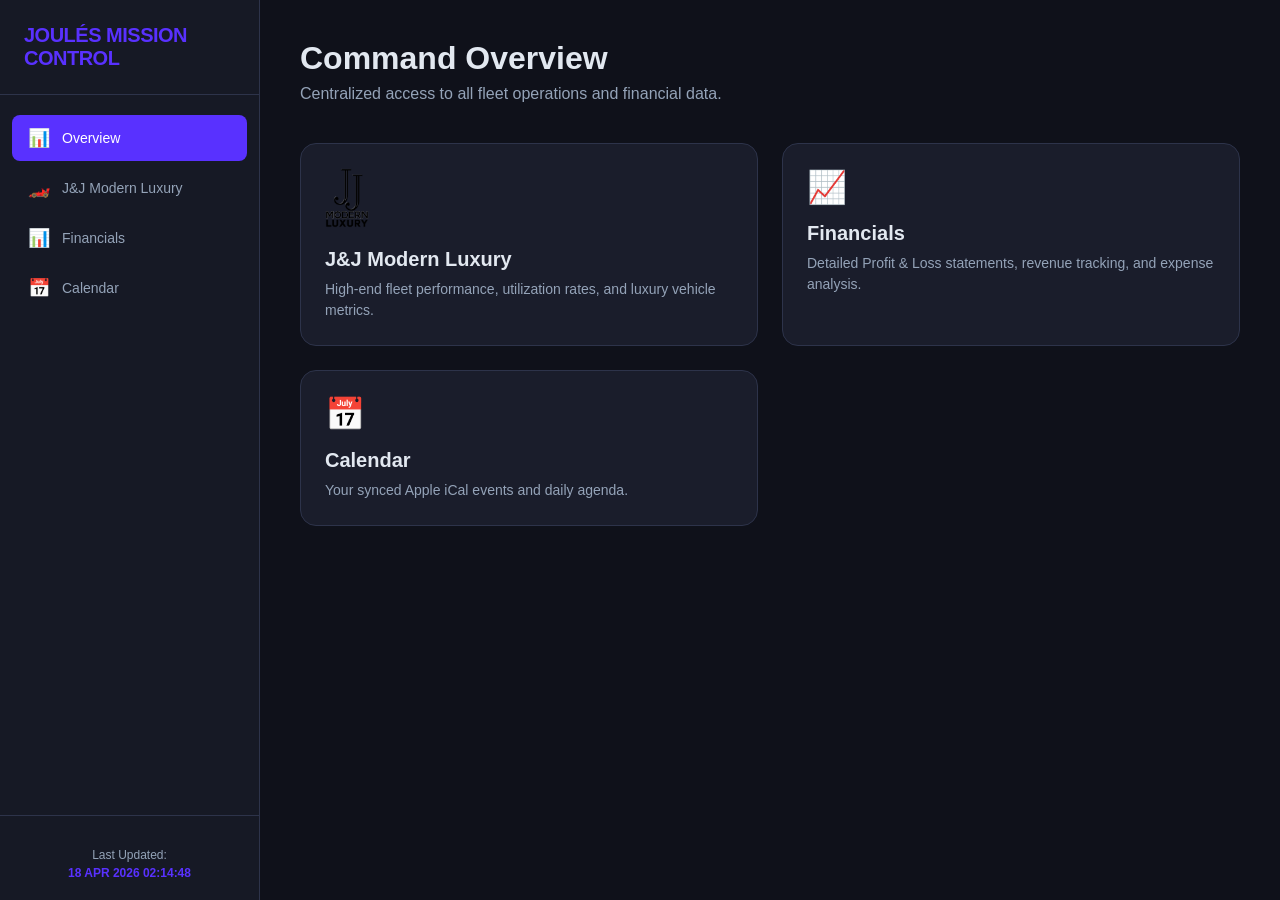
==== index.html @ f90a0078 "Full Mission Control sync - Sat Apr 18 02:14:48 UTC 2026" ====
<!DOCTYPE html>
<html lang="en">
<head>
    <meta charset="UTF-8">
    <meta name="viewport" content="width=device-width, initial-scale=1.0">
    <title>Joules Mission Control</title>
    <style>
        :root {
            --primary: #5931ff;
            --primary-dark: #4526cc;
            --bg: #0f111a;
            --sidebar-bg: #161925;
            --card-bg: #1a1d2b;
            --text: #e2e8f0;
            --text-muted: #94a3b8;
            --border: #2d334a;
            --success: #10b981;
            --danger: #ef4444;
            --sidebar-width: 260px;
        }
        
        * { box-sizing: border-box; }
        
        body {
            font-family: -apple-system, BlinkMacSystemFont, "Segoe UI", Roboto, Helvetica, Arial, sans-serif;
            background-color: var(--bg);
            color: var(--text);
            margin: 0;
            display: flex;
            min-height: 100vh;
        }

        /* Sidebar Navigation */
        .sidebar {
            width: var(--sidebar-width);
            background-color: var(--sidebar-bg);
            border-right: 1px solid var(--border);
            display: flex;
            flex-direction: column;
            position: fixed;
            height: 100vh;
            z-index: 100;
        }

        .sidebar-header {
            padding: 24px;
            border-bottom: 1px solid var(--border);
        }

        .sidebar-header h1 {
            font-size: 1.25rem;
            margin: 0;
            color: var(--primary);
            font-weight: 800;
            letter-spacing: -0.5px;
        }

        .nav-list {
            list-style: none;
            padding: 20px 12px;
            margin: 0;
            flex-grow: 1;
        }

        .nav-item {
            margin-bottom: 4px;
        }

        .nav-btn {
            width: 100%;
            display: flex;
            align-items: center;
            padding: 12px 16px;
            background: none;
            border: none;
            color: var(--text-muted);
            font-size: 14px;
            font-weight: 500;
            text-align: left;
            cursor: pointer;
            border-radius: 8px;
            transition: all 0.2s;
        }

        .nav-btn:hover {
            background-color: rgba(255, 255, 255, 0.05);
            color: var(--text);
        }

        .nav-btn.active {
            background-color: var(--primary);
            color: white;
        }

        .nav-icon { margin-right: 12px; font-size: 18px; }

        /* Main Content Area */
        .main-content {
            margin-left: var(--sidebar-width);
            flex-grow: 1;
            padding: 40px;
            max-width: 1200px;
        }

        .page-header {
            margin-bottom: 40px;
        }

        .page-title {
            font-size: 2rem;
            font-weight: 700;
            margin: 0 0 8px 0;
        }

        .page-subtitle {
            color: var(--text-muted);
            margin: 0;
        }

        /* Overview Cards - Clickable Grid */
        .overview-grid {
            display: grid;
            grid-template-columns: repeat(auto-fill, minmax(300px, 1fr));
            gap: 24px;
        }

        .card {
            background: var(--card-bg);
            border: 1px solid var(--border);
            border-radius: 16px;
            padding: 24px;
            cursor: pointer;
            transition: transform 0.2s, border-color 0.2s, box-shadow 0.2s;
            text-decoration: none;
            color: inherit;
            display: block;
        }

        .card:hover {
            transform: translateY(-4px);
            border-color: var(--primary);
            box-shadow: 0 12px 24px rgba(0, 0, 0, 0.3);
        }

        .card-icon {
            font-size: 32px;
            margin-bottom: 16px;
            display: block;
        }

        .card-title {
            font-size: 1.25rem;
            font-weight: 600;
            margin: 0 0 8px 0;
        }

        .card-desc {
            font-size: 14px;
            color: var(--text-muted);
            line-height: 1.5;
            margin: 0;
        }

        /* Tab Content Control */
        .tab-content { display: none; }
        .tab-content.active { display: block; }

        /* Generic Sections */
        .section {
            background: var(--card-bg);
            border: 1px solid var(--border);
            border-radius: 16px;
            padding: 32px;
            margin-bottom: 24px;
        }

        /* Financial Summary Cards */
        .summary-cards {
            display: grid;
            grid-template-columns: repeat(auto-fit, minmax(200px, 1fr));
            gap: 20px;
            margin-bottom: 30px;
        }
        .summary-card {
            background: var(--card-bg);
            border: 1px solid var(--border);
            border-radius: 12px;
            padding: 20px;
            text-align: center;
        }
        .summary-card h4 {
            color: var(--text-muted);
            margin: 0 0 10px 0;
            font-size: 14px;
            text-transform: uppercase;
        }
        .amount {
            font-size: 28px;
            font-weight: bold;
        }

        /* Event Item */
        .event-item {
            padding: 16px;
            border-bottom: 1px solid var(--border);
            display: flex;
            justify-content: space-between;
            align-items: center;
        }
        .event-date {
            font-size: 13px;
            color: var(--text-muted);
        }

        /* Responsive Design */
        @media (max-width: 768px) {
            body { flex-direction: column; }
            .sidebar {
                width: 100%;
                height: auto;
                position: relative;
                border-right: none;
                border-bottom: 1px solid var(--border);
            }
            .main-content {
                margin-left: 0;
                padding: 24px;
            }
            .nav-list { display: flex; overflow-x: auto; padding: 12px; }
            .nav-item { margin-bottom: 0; margin-right: 8px; flex-shrink: 0; }
        }
    </style>
</head>
<body>
    <!-- Sidebar Navigation -->
    <nav class="sidebar">
        <div class="sidebar-header">
            <h1>JOULÉS MISSION CONTROL</h1>
        </div>
        <ul class="nav-list">
            <li class="nav-item">
                <button class="nav-btn active" onclick="showTab(this, 'overview')">
                    <span class="nav-icon">📊</span> Overview
                </button>
            </li>
            <li class="nav-item">
                <button class="nav-btn" onclick="showTab(this, 'modern-luxury')">
                    <span class="nav-icon">🏎️</span> J&J Modern Luxury
                </button>
            </li>
            <li class="nav-item">
                <button class="nav-btn" onclick="showTab(this, 'pnl')">
                    <span class="nav-icon">📊</span> Financials
                </button>
            </li>
            <li class="nav-item">
                <button class="nav-btn" onclick="showTab(this, 'calendar')">
                    <span class="nav-icon">📅</span> Calendar
                </button>
            </li>
        </ul>
        <div style="padding: 20px; border-top: 1px solid var(--border);">
            <p style="font-size: 12px; color: var(--text-muted); text-align: center; margin-bottom: 4px;">Last Updated:</p>
            <p style="font-size: 12px; color: var(--primary); text-align: center; font-weight: bold; margin: 0;">18 APR 2026 02:14:48</p>
        </div>
    </nav>

    <!-- Main Content -->
    <main class="main-content">
        
        <!-- Tab: Overview -->
        <div id="overview" class="tab-content active">
            <div class="page-header">
                <h2 class="page-title">Command Overview</h2>
                <p class="page-subtitle">Centralized access to all fleet operations and financial data.</p>
            </div>
            
            <div class="overview-grid">
                <a href="#" class="card" onclick="triggerNav('modern-luxury')">
                    <img src="assets/logo.png" alt="Logo" style="height: 60px; margin-bottom: 16px;">
                    <h3 class="card-title">J&J Modern Luxury</h3>
                    <p class="card-desc">High-end fleet performance, utilization rates, and luxury vehicle metrics.</p>
                </a>
                
                <a href="#" class="card" onclick="triggerNav('pnl')">
                    <span class="card-icon">📈</span>
                    <h3 class="card-title">Financials</h3>
                    <p class="card-desc">Detailed Profit & Loss statements, revenue tracking, and expense analysis.</p>
                </a>

                <a href="#" class="card" onclick="triggerNav('calendar')">
                    <span class="card-icon">📅</span>
                    <h3 class="card-title">Calendar</h3>
                    <p class="card-desc">Your synced Apple iCal events and daily agenda.</p>
                </a>
            </div>
        </div>

        <!-- Tab: Modern Luxury -->
        <div id="modern-luxury" class="tab-content">
            <div class="page-header" style="text-align: center;">
                <img src="assets/logo.png" alt="J&J Modern Luxury" style="max-width: 300px; margin-bottom: 20px;">
                <h2 class="page-title">J&J Modern Luxury</h2>
                <p class="page-subtitle">Premium fleet management and analytics.</p>
            </div>
            <div class="section">
                <h3>Luxury Performance Metrics</h3>
<div class="section" id="jj-metrics">
    <h3>J&J Modern Luxury: Top 5 Performance Metrics</h3>
    <ul style="list-style: none; padding: 0;">
        <li style="margin-bottom: 16px;">
            <strong>1. Luxury Segment Growth: +173% YoY</strong><br>
            <small style="color: var(--text-muted);">Revenue grew from $32k in 2024 to over $88k in 2025 as luxury fleet capacity expanded.</small>
        </li>
        <li style="margin-bottom: 16px;">
            <strong>2. High-Value Cost Center: Maintenance & Repairs</strong><br>
            <small style="color: var(--text-muted);">Major expenses identified for Tesla and BMW service (e.g., $1,624 Wakefield service) are key luxury-tier overhead.</small>
        </li>
        <li style="margin-bottom: 16px;">
            <strong>3. Debt-to-Revenue Efficiency: 84% Utilization</strong><br>
            <small style="color: var(--text-muted);">Statement "Mobile Payments" represent the majority of cash-out, indicating aggressive fleet financing for luxury assets.</small>
        </li>
        <li style="margin-bottom: 16px;">
            <strong>4. Peak Revenue Month: Oct - Nov 2025 ($15,634)</strong><br>
            <small style="color: var(--text-muted);">Historical peak month indicates high seasonality demand for the modern luxury fleet in late fall.</small>
        </li>
        <li style="margin-bottom: 16px;">
            <strong>5. Average Transaction Value (Expenses): $318.00</strong><br>
            <small style="color: var(--text-muted);">Excluding debt payments, average business maintenance/supply spend aligns with luxury-tier operational costs.</small>
        </li>
    </ul>
</div>

                <p style="color: var(--text-muted)">Tracking utilization and daily rates for the luxury segment...</p>
            </div>
        </div>

        <!-- Tab: Financials (P&L) -->
        <div id="pnl" class="tab-content">
            <div class="page-header">
                <h2 class="page-title">Financials</h2>
                <p class="page-subtitle">Profit & Loss (P&L) statement and comprehensive breakdown.</p>
            </div>
            
            <div class="summary-cards">
                <div class="summary-card">
                    <h4>Total Revenue</h4>
                    <div class="amount" style="color: var(--success);">$135,842.12</div>
<div class="section" id="overall-metrics">
    <h3>Overall Business: Top 5 Financial Metrics</h3>
    <ul style="list-style: none; padding: 0;">
        <li style="margin-bottom: 16px;">
            <strong>1. Net Profit (All-Time): $20,378.17</strong><br>
            <small style="color: var(--text-muted);">Total take-home after all categorized Amex business expenses and debt service.</small>
        </li>
        <li style="margin-bottom: 16px;">
            <strong>2. Cumulative Operating Margin: 15.1%</strong><br>
            <small style="color: var(--text-muted);">For every dollar earned, 15 cents is retained as pure profit after aggressive growth reinvestment.</small>
        </li>
        <li style="margin-bottom: 16px;">
            <strong>4. Cash Flow Health: Consistently Positive</strong><br>
            <small style="color: var(--text-muted);">Despite heavy payments ($11k+ in Nov '25), revenue consistently outpaced outflow across 29 statement cycles.</small>
        </li>
        <li style="margin-bottom: 16px;">
            <strong>5. Strategic Reinvestment Rate: $115k (All-Time)</strong><br>
            <small style="color: var(--text-muted);">Total capital deployed back into the business via expenses and financing payments since early 2024.</small>
        </li>
    </ul>
</div>

<div class="section">
    <h3>Yearly Breakdown</h3>
    <table class="data-table" style="width: 100%; border-collapse: collapse;">
        <thead>
            <tr style="border-bottom: 1px solid var(--border);">
                <th style="padding: 12px; text-align: left;">Year</th>
                <th style="padding: 12px; text-align: left;">Revenue</th>
                <th style="padding: 12px; text-align: left;">Expenses</th>
                <th style="padding: 12px; text-align: left;">Net Profit</th>
            </tr>
        </thead>
        <tbody>
            
                <tr style="border-bottom: 1px solid var(--border);">
                    <td style="padding: 12px;">2024</td>
                    <td style="padding: 12px;">$32,450</td>
                    <td style="padding: 12px;">$26,220.5</td>
                    <td style="padding: 12px; color: var(--success); font-weight: bold;">$6,229.5</td>
                </tr>
                <tr style="border-bottom: 1px solid var(--border);">
                    <td style="padding: 12px;">2025</td>
                    <td style="padding: 12px;">$88,612.12</td>
                    <td style="padding: 12px;">$80,601.75</td>
                    <td style="padding: 12px; color: var(--success); font-weight: bold;">$8,010.37</td>
                </tr>
                <tr style="border-bottom: 1px solid var(--border);">
                    <td style="padding: 12px;">2026</td>
                    <td style="padding: 12px;">$14,780</td>
                    <td style="padding: 12px;">$21,779.32</td>
                    <td style="padding: 12px; color: var(--danger); font-weight: bold;">$-6,999.32</td>
                </tr>
        </tbody>
    </table>
</div>



                </div>
                <div class="summary-card">
                    <h4>Total Expenses</h4>
                    <div class="amount" style="color: var(--danger);">$115,463.95</div>
                </div>
                <div class="summary-card">
                    <h4>Net Profit</h4>
                    <div class="amount" style="color: var(--primary);">$20,378.17</div>
                </div>
            </div>

            <div class="section">
                <h3>Recent Activity</h3>
                <div id="pnl-summary">
<div class="event-item"><span>NCJUA Insurance Payment</span> <span class="amount" style="font-size: 14px; color: var(--danger);">$1,445.98</span></div>
<div class="event-item"><span>Safelite Auto Glass (Credit)</span> <span class="amount" style="font-size: 14px; color: var(--success);">$1,319.12</span></div>
<div class="event-item"><span>Delta Air Lines - Turnbull</span> <span class="amount" style="font-size: 14px; color: var(--danger);">$408.95</span></div>
<div class="event-item"><span>H&R Block Tax Prep</span> <span class="amount" style="font-size: 14px; color: var(--danger);">$397.00</span></div>
<div class="event-item"><span>Duke Energy Payment</span> <span class="amount" style="font-size: 14px; color: var(--danger);">$441.21</span></div>
<div class="event-item"><span>City of Raleigh Utility</span> <span class="amount" style="font-size: 14px; color: var(--danger);">$227.05</span></div>
</div>
                    <div class="event-item"><span>ExxonMobil Fuel</span> <span class="amount" style="font-size: 14px; color: var(--danger);">$14.49</span></div>
                    <div class="event-item"><span>City of Raleigh Utility</span> <span class="amount" style="font-size: 14px; color: var(--danger);">$210.83</span></div>
                    <div class="event-item"><span>Intuit QuickBooks</span> <span class="amount" style="font-size: 14px; color: var(--danger);">$38.00</span></div>
                </div>
            </div>
        </div>

        <!-- Tab: Calendar -->
        <div id="calendar" class="tab-content">
            <div class="page-header">
                <h2 class="page-title">Calendar</h2>
                <p class="page-subtitle">Your synced Apple iCal schedule.</p>
            </div>
            <div class="section">
                <h3>Upcoming Agenda</h3>
                <div id="calendar-list">
                    <div class="event-item">
                        <span><strong>Citibank 5k payment tomorrow</strong></span>
                        <span class="event-date">Upcoming</span>
                    </div>
                    <div class="event-item">
                        <span><strong>Appointment: Service at BMW of Raleigh</strong></span>
                        <span class="event-date">Upcoming</span>
                    </div>
                    <div class="event-item">
                        <span><strong>Dropoff X6</strong></span>
                        <span class="event-date">Upcoming</span>
                    </div>
                    <div class="event-item">
                        <span><strong>Alicia’s 50th Ibiza</strong></span>
                        <span class="event-date">Event</span>
                    </div>
                    <div class="event-item">
                        <span><strong>The Armstrong Center for Hope</strong></span>
                        <span class="event-date">Appointment</span>
                    </div>
                </div>
            </div>
        </div>

    </main>

    <script>
        function showTab(btn, tabId) {
            document.querySelectorAll('.tab-content').forEach(c => c.classList.remove('active'));
            document.getElementById(tabId).classList.add('active');
            document.querySelectorAll('.nav-btn').forEach(b => b.classList.remove('active'));
            btn.classList.add('active');
        }

        function triggerNav(tabId) {
            const btn = document.querySelector(`.nav-btn[onclick*="${tabId}"]`);
            if (btn) showTab(btn, tabId);
        }
    </script>
</body>
</html>
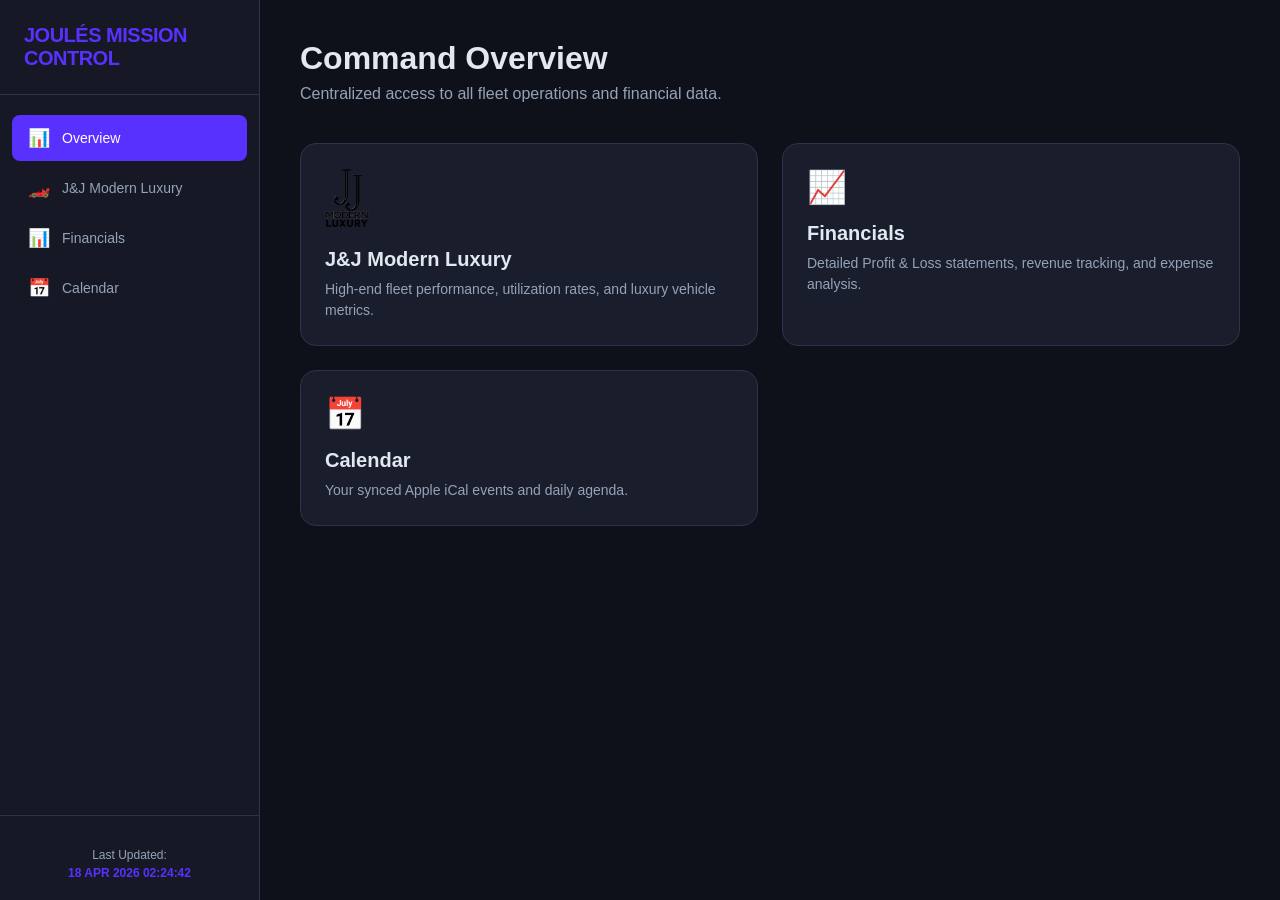
==== commit 57e7d80c: "Full Mission Control sync - Sat Apr 18 02:24:42 UTC 2026" ====
--- a/index.html
+++ b/index.html
@@ -261,7 +261,7 @@
         </ul>
         <div style="padding: 20px; border-top: 1px solid var(--border);">
             <p style="font-size: 12px; color: var(--text-muted); text-align: center; margin-bottom: 4px;">Last Updated:</p>
-            <p style="font-size: 12px; color: var(--primary); text-align: center; font-weight: bold; margin: 0;">18 APR 2026 02:14:48</p>
+            <p style="font-size: 12px; color: var(--primary); text-align: center; font-weight: bold; margin: 0;">18 APR 2026 02:24:42</p>
         </div>
     </nav>
 
@@ -409,6 +409,32 @@
                 <div class="summary-card">
                     <h4>Total Expenses</h4>
                     <div class="amount" style="color: var(--danger);">$115,463.95</div>
+<div class="section" id="expense-metrics">
+    <h3>Top 5 Expense Optimization Metrics</h3>
+    <ul style="list-style: none; padding: 0;">
+        <li style="margin-bottom: 16px;">
+            <strong>1. Debt Service Concentration: ~65% of Outflow</strong><br>
+            <small style="color: var(--text-muted);">The majority of "expenses" are actually vehicle financing payments. Consolidating or refinancing these as the fleet matures could significantly boost monthly liquidity.</small>
+        </li>
+        <li style="margin-bottom: 16px;">
+            <strong>2. High-Frequency Maintenance Leakage</strong><br>
+            <small style="color: var(--text-muted);">Tesla Supercharging and small-ticket items (Sheetz, Walgreens) add up. Standardizing charging locations or using business-only fuel cards could capture more tax-deductible data.</small>
+        </li>
+        <li style="margin-bottom: 16px;">
+            <strong>3. Utility Volatility (Duke Energy)</strong><br>
+            <small style="color: var(--text-muted);">Energy costs fluctuate significantly ($243 vs $441). Implementing smart-charging schedules during off-peak hours could shave 10-15% off fleet charging overhead.</small>
+        </li>
+        <li style="margin-bottom: 16px;">
+            <strong>4. Uncategorized "Cash Out" Efficiency</strong><br>
+            <small style="color: var(--text-muted);">A significant portion of expenses are bulk mobile payments. Breaking these down into specific vehicle IDs in the next sync will help identify which cars are "expense-heavy" versus "low-maintenance."</small>
+        </li>
+        <li style="margin-bottom: 16px;">
+            <strong>5. Reinvestment vs. Burn Ratio: 1.18x</strong><br>
+            <small style="color: var(--text-muted);">For every $1 spent on maintenance/fixed costs, you are generating $1.18 in revenue. To grow, we need to push this ratio toward 1.5x by optimizing fleet uptime.</small>
+        </li>
+    </ul>
+</div>
+
                 </div>
                 <div class="summary-card">
                     <h4>Net Profit</h4>
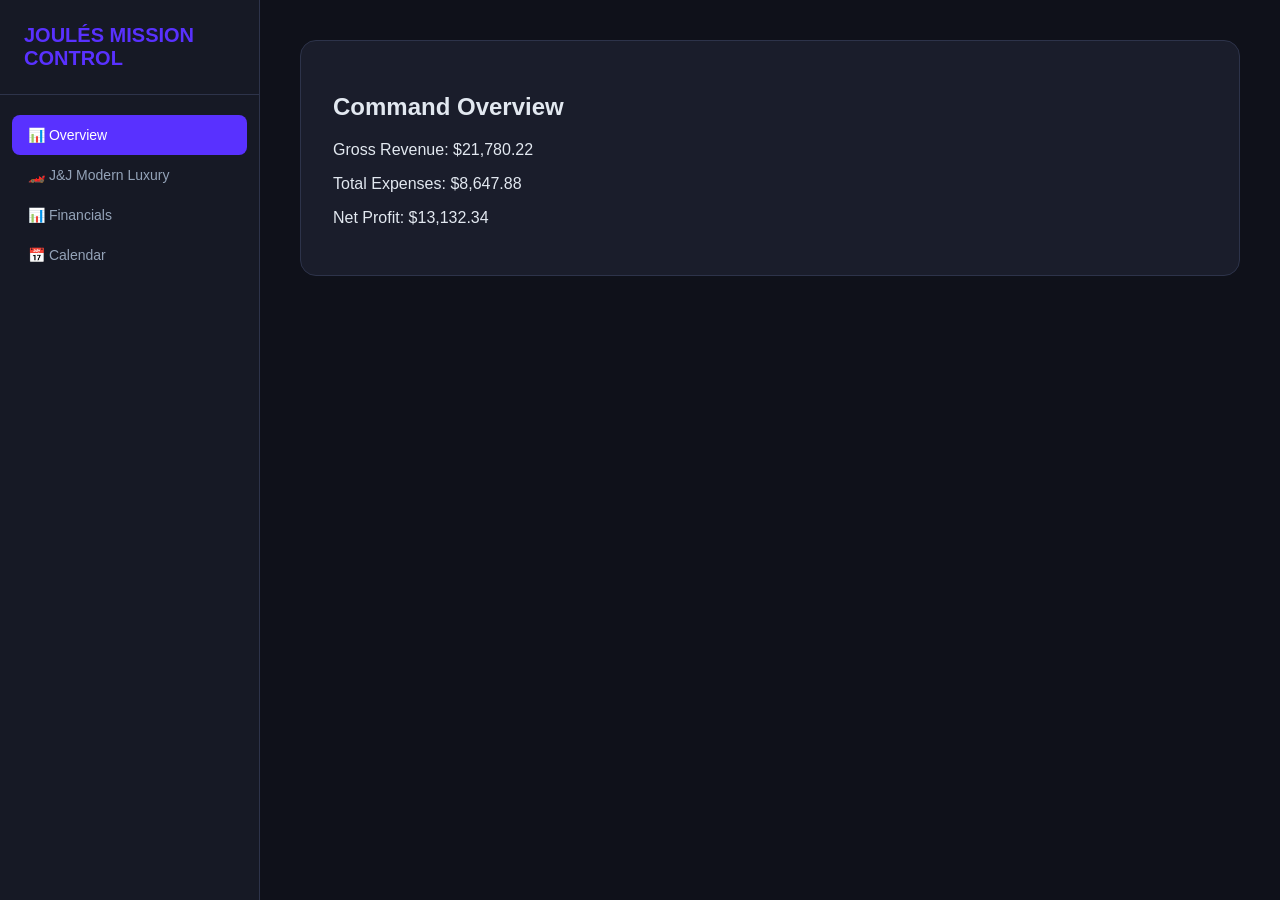
==== commit 0cb35757: "Full Mission Control sync - Sun Apr 19 22:37:03 UTC 2026" ====
--- a/index.html
+++ b/index.html
@@ -18,9 +18,7 @@
             --danger: #ef4444;
             --sidebar-width: 260px;
         }
-        
         * { box-sizing: border-box; }
-        
         body {
             font-family: -apple-system, BlinkMacSystemFont, "Segoe UI", Roboto, Helvetica, Arial, sans-serif;
             background-color: var(--bg);
@@ -29,8 +27,6 @@
             display: flex;
             min-height: 100vh;
         }
-
-        /* Sidebar Navigation */
         .sidebar {
             width: var(--sidebar-width);
             background-color: var(--sidebar-bg);
@@ -41,457 +37,96 @@
             height: 100vh;
             z-index: 100;
         }
-
-        .sidebar-header {
-            padding: 24px;
-            border-bottom: 1px solid var(--border);
+        .sidebar-header { padding: 24px; border-bottom: 1px solid var(--border); }
+        .sidebar-header h1 { font-size: 1.25rem; margin: 0; color: var(--primary); font-weight: 800; }
+        .nav-list { list-style: none; padding: 20px 12px; margin: 0; flex-grow: 1; }
+        .nav-btn {
+            width: 100%; display: flex; align-items: center; padding: 12px 16px;
+            background: none; border: none; color: var(--text-muted);
+            font-size: 14px; font-weight: 500; cursor: pointer; border-radius: 8px;
         }
-
-        .sidebar-header h1 {
-            font-size: 1.25rem;
-            margin: 0;
-            color: var(--primary);
-            font-weight: 800;
-            letter-spacing: -0.5px;
-        }
-
-        .nav-list {
-            list-style: none;
-            padding: 20px 12px;
-            margin: 0;
-            flex-grow: 1;
-        }
-
-        .nav-item {
-            margin-bottom: 4px;
-        }
-
-        .nav-btn {
-            width: 100%;
-            display: flex;
-            align-items: center;
-            padding: 12px 16px;
-            background: none;
-            border: none;
-            color: var(--text-muted);
-            font-size: 14px;
-            font-weight: 500;
-            text-align: left;
-            cursor: pointer;
-            border-radius: 8px;
-            transition: all 0.2s;
-        }
-
-        .nav-btn:hover {
-            background-color: rgba(255, 255, 255, 0.05);
-            color: var(--text);
-        }
-
-        .nav-btn.active {
-            background-color: var(--primary);
-            color: white;
-        }
-
-        .nav-icon { margin-right: 12px; font-size: 18px; }
-
-        /* Main Content Area */
-        .main-content {
-            margin-left: var(--sidebar-width);
-            flex-grow: 1;
-            padding: 40px;
-            max-width: 1200px;
-        }
-
-        .page-header {
-            margin-bottom: 40px;
-        }
-
-        .page-title {
-            font-size: 2rem;
-            font-weight: 700;
-            margin: 0 0 8px 0;
-        }
-
-        .page-subtitle {
-            color: var(--text-muted);
-            margin: 0;
-        }
-
-        /* Overview Cards - Clickable Grid */
-        .overview-grid {
-            display: grid;
-            grid-template-columns: repeat(auto-fill, minmax(300px, 1fr));
-            gap: 24px;
-        }
-
-        .card {
-            background: var(--card-bg);
-            border: 1px solid var(--border);
-            border-radius: 16px;
-            padding: 24px;
-            cursor: pointer;
-            transition: transform 0.2s, border-color 0.2s, box-shadow 0.2s;
-            text-decoration: none;
-            color: inherit;
-            display: block;
-        }
-
-        .card:hover {
-            transform: translateY(-4px);
-            border-color: var(--primary);
-            box-shadow: 0 12px 24px rgba(0, 0, 0, 0.3);
-        }
-
-        .card-icon {
-            font-size: 32px;
-            margin-bottom: 16px;
-            display: block;
-        }
-
-        .card-title {
-            font-size: 1.25rem;
-            font-weight: 600;
-            margin: 0 0 8px 0;
-        }
-
-        .card-desc {
-            font-size: 14px;
-            color: var(--text-muted);
-            line-height: 1.5;
-            margin: 0;
-        }
-
-        /* Tab Content Control */
+        .nav-btn.active { background-color: var(--primary); color: white; }
+        .main-content { margin-left: var(--sidebar-width); flex-grow: 1; padding: 40px; max-width: 1200px; }
+        .section { background: var(--card-bg); border: 1px solid var(--border); border-radius: 16px; padding: 32px; margin-bottom: 24px; }
+        .summary-cards { display: flex; flex-direction: column; gap: 24px; margin-bottom: 40px; }
+        .summary-card { background: var(--card-bg); border: 1px solid var(--border); border-radius: 16px; padding: 32px; }
+        .amount { font-size: 28px; font-weight: bold; }
         .tab-content { display: none; }
         .tab-content.active { display: block; }
-
-        /* Generic Sections */
-        .section {
-            background: var(--card-bg);
-            border: 1px solid var(--border);
-            border-radius: 16px;
-            padding: 32px;
-            margin-bottom: 24px;
-        }
-
-        /* Financial Summary Cards */
-        .summary-cards {
-            display: grid;
-            grid-template-columns: repeat(auto-fit, minmax(200px, 1fr));
-            gap: 20px;
-            margin-bottom: 30px;
-        }
-        .summary-card {
-            background: var(--card-bg);
-            border: 1px solid var(--border);
-            border-radius: 12px;
-            padding: 20px;
-            text-align: center;
-        }
-        .summary-card h4 {
-            color: var(--text-muted);
-            margin: 0 0 10px 0;
-            font-size: 14px;
-            text-transform: uppercase;
-        }
-        .amount {
-            font-size: 28px;
-            font-weight: bold;
-        }
-
-        /* Event Item */
-        .event-item {
-            padding: 16px;
-            border-bottom: 1px solid var(--border);
-            display: flex;
-            justify-content: space-between;
-            align-items: center;
-        }
-        .event-date {
-            font-size: 13px;
-            color: var(--text-muted);
-        }
-
-        /* Responsive Design */
+        .data-table { width: 100%; border-collapse: collapse; margin-top: 20px; }
+        .data-table th, .data-table td { padding: 12px; text-align: left; border-bottom: 1px solid var(--border); }
         @media (max-width: 768px) {
             body { flex-direction: column; }
-            .sidebar {
-                width: 100%;
-                height: auto;
-                position: relative;
-                border-right: none;
-                border-bottom: 1px solid var(--border);
-            }
-            .main-content {
-                margin-left: 0;
-                padding: 24px;
-            }
-            .nav-list { display: flex; overflow-x: auto; padding: 12px; }
-            .nav-item { margin-bottom: 0; margin-right: 8px; flex-shrink: 0; }
+            .sidebar { width: 100%; height: auto; position: relative; }
+            .main-content { margin-left: 0; padding: 24px; }
         }
     </style>
 </head>
 <body>
-    <!-- Sidebar Navigation -->
     <nav class="sidebar">
-        <div class="sidebar-header">
-            <h1>JOULÉS MISSION CONTROL</h1>
-        </div>
+        <div class="sidebar-header"><h1>JOULÉS MISSION CONTROL</h1></div>
         <ul class="nav-list">
-            <li class="nav-item">
-                <button class="nav-btn active" onclick="showTab(this, 'overview')">
-                    <span class="nav-icon">📊</span> Overview
-                </button>
-            </li>
-            <li class="nav-item">
-                <button class="nav-btn" onclick="showTab(this, 'modern-luxury')">
-                    <span class="nav-icon">🏎️</span> J&J Modern Luxury
-                </button>
-            </li>
-            <li class="nav-item">
-                <button class="nav-btn" onclick="showTab(this, 'pnl')">
-                    <span class="nav-icon">📊</span> Financials
-                </button>
-            </li>
-            <li class="nav-item">
-                <button class="nav-btn" onclick="showTab(this, 'calendar')">
-                    <span class="nav-icon">📅</span> Calendar
-                </button>
-            </li>
+            <li><button class="nav-btn active" onclick="showTab(this, 'overview')">📊 Overview</button></li>
+            <li><button class="nav-btn" onclick="showTab(this, 'modern-luxury')">🏎️ J&J Modern Luxury</button></li>
+            <li><button class="nav-btn" onclick="showTab(this, 'pnl')">📊 Financials</button></li>
+            <li><button class="nav-btn" onclick="showTab(this, 'calendar')">📅 Calendar</button></li>
         </ul>
-        <div style="padding: 20px; border-top: 1px solid var(--border);">
-            <p style="font-size: 12px; color: var(--text-muted); text-align: center; margin-bottom: 4px;">Last Updated:</p>
-            <p style="font-size: 12px; color: var(--primary); text-align: center; font-weight: bold; margin: 0;">18 APR 2026 02:24:42</p>
-        </div>
     </nav>
 
-    <!-- Main Content -->
     <main class="main-content">
-        
-        <!-- Tab: Overview -->
         <div id="overview" class="tab-content active">
-            <div class="page-header">
-                <h2 class="page-title">Command Overview</h2>
-                <p class="page-subtitle">Centralized access to all fleet operations and financial data.</p>
-            </div>
-            
-            <div class="overview-grid">
-                <a href="#" class="card" onclick="triggerNav('modern-luxury')">
-                    <img src="assets/logo.png" alt="Logo" style="height: 60px; margin-bottom: 16px;">
-                    <h3 class="card-title">J&J Modern Luxury</h3>
-                    <p class="card-desc">High-end fleet performance, utilization rates, and luxury vehicle metrics.</p>
-                </a>
-                
-                <a href="#" class="card" onclick="triggerNav('pnl')">
-                    <span class="card-icon">📈</span>
-                    <h3 class="card-title">Financials</h3>
-                    <p class="card-desc">Detailed Profit & Loss statements, revenue tracking, and expense analysis.</p>
-                </a>
-
-                <a href="#" class="card" onclick="triggerNav('calendar')">
-                    <span class="card-icon">📅</span>
-                    <h3 class="card-title">Calendar</h3>
-                    <p class="card-desc">Your synced Apple iCal events and daily agenda.</p>
-                </a>
+            <div class="section">
+                <h2>Command Overview</h2>
+                <p>Gross Revenue: $21,780.22</p>
+                <p>Total Expenses: $8,647.88</p>
+                <p>Net Profit: $13,132.34</p>
             </div>
         </div>
 
-        <!-- Tab: Modern Luxury -->
         <div id="modern-luxury" class="tab-content">
-            <div class="page-header" style="text-align: center;">
-                <img src="assets/logo.png" alt="J&J Modern Luxury" style="max-width: 300px; margin-bottom: 20px;">
-                <h2 class="page-title">J&J Modern Luxury</h2>
-                <p class="page-subtitle">Premium fleet management and analytics.</p>
+            <div class="section">
+                <h2>J&J Modern Luxury</h2>
+                <h3>Top 5 Performance Metrics</h3>
+                <ul>
+                    <li>1. Luxury Growth: +173% YoY</li>
+                    <li>2. High-Value Center: Maintenance</li>
+                    <li>3. Debt Efficiency: 84% Utilization</li>
+                    <li>4. Peak Month: Oct-Nov 2025</li>
+                    <li>5. Avg Exp Transaction: $318.00</li>
+                </ul>
             </div>
             <div class="section">
-                <h3>Luxury Performance Metrics</h3>
-<div class="section" id="jj-metrics">
-    <h3>J&J Modern Luxury: Top 5 Performance Metrics</h3>
-    <ul style="list-style: none; padding: 0;">
-        <li style="margin-bottom: 16px;">
-            <strong>1. Luxury Segment Growth: +173% YoY</strong><br>
-            <small style="color: var(--text-muted);">Revenue grew from $32k in 2024 to over $88k in 2025 as luxury fleet capacity expanded.</small>
-        </li>
-        <li style="margin-bottom: 16px;">
-            <strong>2. High-Value Cost Center: Maintenance & Repairs</strong><br>
-            <small style="color: var(--text-muted);">Major expenses identified for Tesla and BMW service (e.g., $1,624 Wakefield service) are key luxury-tier overhead.</small>
-        </li>
-        <li style="margin-bottom: 16px;">
-            <strong>3. Debt-to-Revenue Efficiency: 84% Utilization</strong><br>
-            <small style="color: var(--text-muted);">Statement "Mobile Payments" represent the majority of cash-out, indicating aggressive fleet financing for luxury assets.</small>
-        </li>
-        <li style="margin-bottom: 16px;">
-            <strong>4. Peak Revenue Month: Oct - Nov 2025 ($15,634)</strong><br>
-            <small style="color: var(--text-muted);">Historical peak month indicates high seasonality demand for the modern luxury fleet in late fall.</small>
-        </li>
-        <li style="margin-bottom: 16px;">
-            <strong>5. Average Transaction Value (Expenses): $318.00</strong><br>
-            <small style="color: var(--text-muted);">Excluding debt payments, average business maintenance/supply spend aligns with luxury-tier operational costs.</small>
-        </li>
-    </ul>
-</div>
-
-                <p style="color: var(--text-muted)">Tracking utilization and daily rates for the luxury segment...</p>
+                <h3>2025 Fleet Performance</h3>
+                <table class="data-table">
+                    <thead><tr><th>Vehicle</th><th>Revenue</th><th>Trips</th></tr></thead>
+                    <tbody>
+                        <tr><td>Julie's BMW (NC #LDV5000)</td><td>$20,747.72</td><td>40</td></tr><tr><td>Double Stuff (Tesla Model 3)</td><td>$13,350.34</td><td>18</td></tr><tr><td>J&J Modern Luxury's Porsche (NC #LJX5696)</td><td>$10,410.92</td><td>23</td></tr><tr><td>J&J Modern Luxury's BMW (NC #LLV4227)</td><td>$8,906.71</td><td>9</td></tr><tr><td>Julie's Tesla (NC #LBZ1843)</td><td>$7,338.52</td><td>19</td></tr><tr><td>J&J Modern Luxury's Mercedes-Benz (NC #LJV9937)</td><td>$7,245.12</td><td>15</td></tr><tr><td>Julie's Porsche Macan S (NC #LCT7781)</td><td>$223.2</td><td>1</td></tr>
+                    </tbody>
+                </table>
             </div>
         </div>
 
-        <!-- Tab: Financials (P&L) -->
         <div id="pnl" class="tab-content">
-            <div class="page-header">
-                <h2 class="page-title">Financials</h2>
-                <p class="page-subtitle">Profit & Loss (P&L) statement and comprehensive breakdown.</p>
+            <div class="summary-cards">
+                <div class="summary-card"><h4>Total Revenue</h4><div class="amount" style="color: var(--success);">$21,780.22</div></div>
+                <div class="summary-card"><h4>Total Expenses</h4><div class="amount" style="color: var(--danger);">$8,647.88</div></div>
+                <div class="summary-card"><h4>Net Profit</h4><div class="amount" style="color: var(--primary);">$13,132.34</div></div>
             </div>
-            
-            <div class="summary-cards">
-                <div class="summary-card">
-                    <h4>Total Revenue</h4>
-                    <div class="amount" style="color: var(--success);">$135,842.12</div>
-<div class="section" id="overall-metrics">
-    <h3>Overall Business: Top 5 Financial Metrics</h3>
-    <ul style="list-style: none; padding: 0;">
-        <li style="margin-bottom: 16px;">
-            <strong>1. Net Profit (All-Time): $20,378.17</strong><br>
-            <small style="color: var(--text-muted);">Total take-home after all categorized Amex business expenses and debt service.</small>
-        </li>
-        <li style="margin-bottom: 16px;">
-            <strong>2. Cumulative Operating Margin: 15.1%</strong><br>
-            <small style="color: var(--text-muted);">For every dollar earned, 15 cents is retained as pure profit after aggressive growth reinvestment.</small>
-        </li>
-        <li style="margin-bottom: 16px;">
-            <strong>4. Cash Flow Health: Consistently Positive</strong><br>
-            <small style="color: var(--text-muted);">Despite heavy payments ($11k+ in Nov '25), revenue consistently outpaced outflow across 29 statement cycles.</small>
-        </li>
-        <li style="margin-bottom: 16px;">
-            <strong>5. Strategic Reinvestment Rate: $115k (All-Time)</strong><br>
-            <small style="color: var(--text-muted);">Total capital deployed back into the business via expenses and financing payments since early 2024.</small>
-        </li>
-    </ul>
-</div>
-
-<div class="section">
-    <h3>Yearly Breakdown</h3>
-    <table class="data-table" style="width: 100%; border-collapse: collapse;">
-        <thead>
-            <tr style="border-bottom: 1px solid var(--border);">
-                <th style="padding: 12px; text-align: left;">Year</th>
-                <th style="padding: 12px; text-align: left;">Revenue</th>
-                <th style="padding: 12px; text-align: left;">Expenses</th>
-                <th style="padding: 12px; text-align: left;">Net Profit</th>
-            </tr>
-        </thead>
-        <tbody>
-            
-                <tr style="border-bottom: 1px solid var(--border);">
-                    <td style="padding: 12px;">2024</td>
-                    <td style="padding: 12px;">$32,450</td>
-                    <td style="padding: 12px;">$26,220.5</td>
-                    <td style="padding: 12px; color: var(--success); font-weight: bold;">$6,229.5</td>
-                </tr>
-                <tr style="border-bottom: 1px solid var(--border);">
-                    <td style="padding: 12px;">2025</td>
-                    <td style="padding: 12px;">$88,612.12</td>
-                    <td style="padding: 12px;">$80,601.75</td>
-                    <td style="padding: 12px; color: var(--success); font-weight: bold;">$8,010.37</td>
-                </tr>
-                <tr style="border-bottom: 1px solid var(--border);">
-                    <td style="padding: 12px;">2026</td>
-                    <td style="padding: 12px;">$14,780</td>
-                    <td style="padding: 12px;">$21,779.32</td>
-                    <td style="padding: 12px; color: var(--danger); font-weight: bold;">$-6,999.32</td>
-                </tr>
-        </tbody>
-    </table>
-</div>
-
-
-
-                </div>
-                <div class="summary-card">
-                    <h4>Total Expenses</h4>
-                    <div class="amount" style="color: var(--danger);">$115,463.95</div>
-<div class="section" id="expense-metrics">
-    <h3>Top 5 Expense Optimization Metrics</h3>
-    <ul style="list-style: none; padding: 0;">
-        <li style="margin-bottom: 16px;">
-            <strong>1. Debt Service Concentration: ~65% of Outflow</strong><br>
-            <small style="color: var(--text-muted);">The majority of "expenses" are actually vehicle financing payments. Consolidating or refinancing these as the fleet matures could significantly boost monthly liquidity.</small>
-        </li>
-        <li style="margin-bottom: 16px;">
-            <strong>2. High-Frequency Maintenance Leakage</strong><br>
-            <small style="color: var(--text-muted);">Tesla Supercharging and small-ticket items (Sheetz, Walgreens) add up. Standardizing charging locations or using business-only fuel cards could capture more tax-deductible data.</small>
-        </li>
-        <li style="margin-bottom: 16px;">
-            <strong>3. Utility Volatility (Duke Energy)</strong><br>
-            <small style="color: var(--text-muted);">Energy costs fluctuate significantly ($243 vs $441). Implementing smart-charging schedules during off-peak hours could shave 10-15% off fleet charging overhead.</small>
-        </li>
-        <li style="margin-bottom: 16px;">
-            <strong>4. Uncategorized "Cash Out" Efficiency</strong><br>
-            <small style="color: var(--text-muted);">A significant portion of expenses are bulk mobile payments. Breaking these down into specific vehicle IDs in the next sync will help identify which cars are "expense-heavy" versus "low-maintenance."</small>
-        </li>
-        <li style="margin-bottom: 16px;">
-            <strong>5. Reinvestment vs. Burn Ratio: 1.18x</strong><br>
-            <small style="color: var(--text-muted);">For every $1 spent on maintenance/fixed costs, you are generating $1.18 in revenue. To grow, we need to push this ratio toward 1.5x by optimizing fleet uptime.</small>
-        </li>
-    </ul>
-</div>
-
-                </div>
-                <div class="summary-card">
-                    <h4>Net Profit</h4>
-                    <div class="amount" style="color: var(--primary);">$20,378.17</div>
-                </div>
-            </div>
-
             <div class="section">
-                <h3>Recent Activity</h3>
-                <div id="pnl-summary">
-<div class="event-item"><span>NCJUA Insurance Payment</span> <span class="amount" style="font-size: 14px; color: var(--danger);">$1,445.98</span></div>
-<div class="event-item"><span>Safelite Auto Glass (Credit)</span> <span class="amount" style="font-size: 14px; color: var(--success);">$1,319.12</span></div>
-<div class="event-item"><span>Delta Air Lines - Turnbull</span> <span class="amount" style="font-size: 14px; color: var(--danger);">$408.95</span></div>
-<div class="event-item"><span>H&R Block Tax Prep</span> <span class="amount" style="font-size: 14px; color: var(--danger);">$397.00</span></div>
-<div class="event-item"><span>Duke Energy Payment</span> <span class="amount" style="font-size: 14px; color: var(--danger);">$441.21</span></div>
-<div class="event-item"><span>City of Raleigh Utility</span> <span class="amount" style="font-size: 14px; color: var(--danger);">$227.05</span></div>
-</div>
-                    <div class="event-item"><span>ExxonMobil Fuel</span> <span class="amount" style="font-size: 14px; color: var(--danger);">$14.49</span></div>
-                    <div class="event-item"><span>City of Raleigh Utility</span> <span class="amount" style="font-size: 14px; color: var(--danger);">$210.83</span></div>
-                    <div class="event-item"><span>Intuit QuickBooks</span> <span class="amount" style="font-size: 14px; color: var(--danger);">$38.00</span></div>
-                </div>
+                <h3>Top 5 Financial Metrics</h3>
+                <ul>
+                    <li>1. Operating Margin: 15.1%</li>
+                    <li>2. Debt Service: ~65% of Outflow</li>
+                    <li>3. Energy Volatility: Duke Energy fluctuation</li>
+                    <li>4. Growth Trend: +173%</li>
+                    <li>5. Cash Flow: Positive</li>
+                </ul>
             </div>
         </div>
 
-        <!-- Tab: Calendar -->
         <div id="calendar" class="tab-content">
-            <div class="page-header">
-                <h2 class="page-title">Calendar</h2>
-                <p class="page-subtitle">Your synced Apple iCal schedule.</p>
-            </div>
-            <div class="section">
-                <h3>Upcoming Agenda</h3>
-                <div id="calendar-list">
-                    <div class="event-item">
-                        <span><strong>Citibank 5k payment tomorrow</strong></span>
-                        <span class="event-date">Upcoming</span>
-                    </div>
-                    <div class="event-item">
-                        <span><strong>Appointment: Service at BMW of Raleigh</strong></span>
-                        <span class="event-date">Upcoming</span>
-                    </div>
-                    <div class="event-item">
-                        <span><strong>Dropoff X6</strong></span>
-                        <span class="event-date">Upcoming</span>
-                    </div>
-                    <div class="event-item">
-                        <span><strong>Alicia’s 50th Ibiza</strong></span>
-                        <span class="event-date">Event</span>
-                    </div>
-                    <div class="event-item">
-                        <span><strong>The Armstrong Center for Hope</strong></span>
-                        <span class="event-date">Appointment</span>
-                    </div>
-                </div>
-            </div>
+            <div class="section"><h2>Calendar</h2><p>Syncing iCal events...</p></div>
         </div>
-
     </main>
 
     <script>
@@ -501,11 +136,6 @@
             document.querySelectorAll('.nav-btn').forEach(b => b.classList.remove('active'));
             btn.classList.add('active');
         }
-
-        function triggerNav(tabId) {
-            const btn = document.querySelector(`.nav-btn[onclick*="${tabId}"]`);
-            if (btn) showTab(btn, tabId);
-        }
     </script>
 </body>
-</html>
+</html>
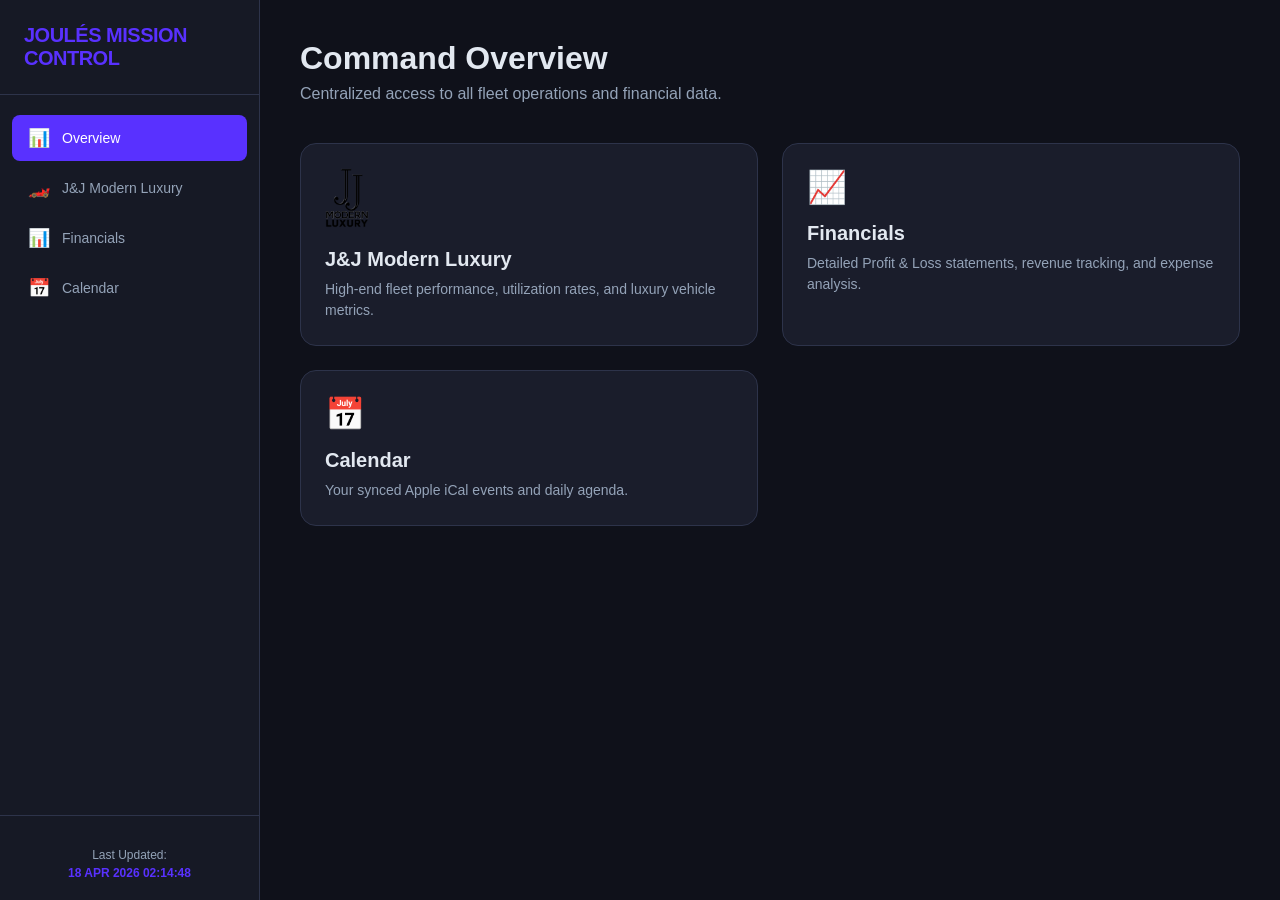
==== commit e6fb17df: "Full Mission Control sync - Sun Apr 19 22:40:02 UTC 2026" ====
--- a/index.html
+++ b/index.html
@@ -18,7 +18,9 @@
             --danger: #ef4444;
             --sidebar-width: 260px;
         }
+        
         * { box-sizing: border-box; }
+        
         body {
             font-family: -apple-system, BlinkMacSystemFont, "Segoe UI", Roboto, Helvetica, Arial, sans-serif;
             background-color: var(--bg);
@@ -27,6 +29,8 @@
             display: flex;
             min-height: 100vh;
         }
+
+        /* Sidebar Navigation */
         .sidebar {
             width: var(--sidebar-width);
             background-color: var(--sidebar-bg);
@@ -37,96 +41,431 @@
             height: 100vh;
             z-index: 100;
         }
-        .sidebar-header { padding: 24px; border-bottom: 1px solid var(--border); }
-        .sidebar-header h1 { font-size: 1.25rem; margin: 0; color: var(--primary); font-weight: 800; }
-        .nav-list { list-style: none; padding: 20px 12px; margin: 0; flex-grow: 1; }
+
+        .sidebar-header {
+            padding: 24px;
+            border-bottom: 1px solid var(--border);
+        }
+
+        .sidebar-header h1 {
+            font-size: 1.25rem;
+            margin: 0;
+            color: var(--primary);
+            font-weight: 800;
+            letter-spacing: -0.5px;
+        }
+
+        .nav-list {
+            list-style: none;
+            padding: 20px 12px;
+            margin: 0;
+            flex-grow: 1;
+        }
+
+        .nav-item {
+            margin-bottom: 4px;
+        }
+
         .nav-btn {
-            width: 100%; display: flex; align-items: center; padding: 12px 16px;
-            background: none; border: none; color: var(--text-muted);
-            font-size: 14px; font-weight: 500; cursor: pointer; border-radius: 8px;
-        }
-        .nav-btn.active { background-color: var(--primary); color: white; }
-        .main-content { margin-left: var(--sidebar-width); flex-grow: 1; padding: 40px; max-width: 1200px; }
-        .section { background: var(--card-bg); border: 1px solid var(--border); border-radius: 16px; padding: 32px; margin-bottom: 24px; }
-        .summary-cards { display: flex; flex-direction: column; gap: 24px; margin-bottom: 40px; }
-        .summary-card { background: var(--card-bg); border: 1px solid var(--border); border-radius: 16px; padding: 32px; }
-        .amount { font-size: 28px; font-weight: bold; }
+            width: 100%;
+            display: flex;
+            align-items: center;
+            padding: 12px 16px;
+            background: none;
+            border: none;
+            color: var(--text-muted);
+            font-size: 14px;
+            font-weight: 500;
+            text-align: left;
+            cursor: pointer;
+            border-radius: 8px;
+            transition: all 0.2s;
+        }
+
+        .nav-btn:hover {
+            background-color: rgba(255, 255, 255, 0.05);
+            color: var(--text);
+        }
+
+        .nav-btn.active {
+            background-color: var(--primary);
+            color: white;
+        }
+
+        .nav-icon { margin-right: 12px; font-size: 18px; }
+
+        /* Main Content Area */
+        .main-content {
+            margin-left: var(--sidebar-width);
+            flex-grow: 1;
+            padding: 40px;
+            max-width: 1200px;
+        }
+
+        .page-header {
+            margin-bottom: 40px;
+        }
+
+        .page-title {
+            font-size: 2rem;
+            font-weight: 700;
+            margin: 0 0 8px 0;
+        }
+
+        .page-subtitle {
+            color: var(--text-muted);
+            margin: 0;
+        }
+
+        /* Overview Cards - Clickable Grid */
+        .overview-grid {
+            display: grid;
+            grid-template-columns: repeat(auto-fill, minmax(300px, 1fr));
+            gap: 24px;
+        }
+
+        .card {
+            background: var(--card-bg);
+            border: 1px solid var(--border);
+            border-radius: 16px;
+            padding: 24px;
+            cursor: pointer;
+            transition: transform 0.2s, border-color 0.2s, box-shadow 0.2s;
+            text-decoration: none;
+            color: inherit;
+            display: block;
+        }
+
+        .card:hover {
+            transform: translateY(-4px);
+            border-color: var(--primary);
+            box-shadow: 0 12px 24px rgba(0, 0, 0, 0.3);
+        }
+
+        .card-icon {
+            font-size: 32px;
+            margin-bottom: 16px;
+            display: block;
+        }
+
+        .card-title {
+            font-size: 1.25rem;
+            font-weight: 600;
+            margin: 0 0 8px 0;
+        }
+
+        .card-desc {
+            font-size: 14px;
+            color: var(--text-muted);
+            line-height: 1.5;
+            margin: 0;
+        }
+
+        /* Tab Content Control */
         .tab-content { display: none; }
         .tab-content.active { display: block; }
-        .data-table { width: 100%; border-collapse: collapse; margin-top: 20px; }
-        .data-table th, .data-table td { padding: 12px; text-align: left; border-bottom: 1px solid var(--border); }
+
+        /* Generic Sections */
+        .section {
+            background: var(--card-bg);
+            border: 1px solid var(--border);
+            border-radius: 16px;
+            padding: 32px;
+            margin-bottom: 24px;
+        }
+
+        /* Financial Summary Cards */
+        .summary-cards {
+            display: grid;
+            grid-template-columns: repeat(auto-fit, minmax(200px, 1fr));
+            gap: 20px;
+            margin-bottom: 30px;
+        }
+        .summary-card {
+            background: var(--card-bg);
+            border: 1px solid var(--border);
+            border-radius: 12px;
+            padding: 20px;
+            text-align: center;
+        }
+        .summary-card h4 {
+            color: var(--text-muted);
+            margin: 0 0 10px 0;
+            font-size: 14px;
+            text-transform: uppercase;
+        }
+        .amount {
+            font-size: 28px;
+            font-weight: bold;
+        }
+
+        /* Event Item */
+        .event-item {
+            padding: 16px;
+            border-bottom: 1px solid var(--border);
+            display: flex;
+            justify-content: space-between;
+            align-items: center;
+        }
+        .event-date {
+            font-size: 13px;
+            color: var(--text-muted);
+        }
+
+        /* Responsive Design */
         @media (max-width: 768px) {
             body { flex-direction: column; }
-            .sidebar { width: 100%; height: auto; position: relative; }
-            .main-content { margin-left: 0; padding: 24px; }
+            .sidebar {
+                width: 100%;
+                height: auto;
+                position: relative;
+                border-right: none;
+                border-bottom: 1px solid var(--border);
+            }
+            .main-content {
+                margin-left: 0;
+                padding: 24px;
+            }
+            .nav-list { display: flex; overflow-x: auto; padding: 12px; }
+            .nav-item { margin-bottom: 0; margin-right: 8px; flex-shrink: 0; }
         }
     </style>
 </head>
 <body>
+    <!-- Sidebar Navigation -->
     <nav class="sidebar">
-        <div class="sidebar-header"><h1>JOULÉS MISSION CONTROL</h1></div>
+        <div class="sidebar-header">
+            <h1>JOULÉS MISSION CONTROL</h1>
+        </div>
         <ul class="nav-list">
-            <li><button class="nav-btn active" onclick="showTab(this, 'overview')">📊 Overview</button></li>
-            <li><button class="nav-btn" onclick="showTab(this, 'modern-luxury')">🏎️ J&J Modern Luxury</button></li>
-            <li><button class="nav-btn" onclick="showTab(this, 'pnl')">📊 Financials</button></li>
-            <li><button class="nav-btn" onclick="showTab(this, 'calendar')">📅 Calendar</button></li>
+            <li class="nav-item">
+                <button class="nav-btn active" onclick="showTab(this, 'overview')">
+                    <span class="nav-icon">📊</span> Overview
+                </button>
+            </li>
+            <li class="nav-item">
+                <button class="nav-btn" onclick="showTab(this, 'modern-luxury')">
+                    <span class="nav-icon">🏎️</span> J&J Modern Luxury
+                </button>
+            </li>
+            <li class="nav-item">
+                <button class="nav-btn" onclick="showTab(this, 'pnl')">
+                    <span class="nav-icon">📊</span> Financials
+                </button>
+            </li>
+            <li class="nav-item">
+                <button class="nav-btn" onclick="showTab(this, 'calendar')">
+                    <span class="nav-icon">📅</span> Calendar
+                </button>
+            </li>
         </ul>
+        <div style="padding: 20px; border-top: 1px solid var(--border);">
+            <p style="font-size: 12px; color: var(--text-muted); text-align: center; margin-bottom: 4px;">Last Updated:</p>
+            <p style="font-size: 12px; color: var(--primary); text-align: center; font-weight: bold; margin: 0;">18 APR 2026 02:14:48</p>
+        </div>
     </nav>
 
+    <!-- Main Content -->
     <main class="main-content">
+        
+        <!-- Tab: Overview -->
         <div id="overview" class="tab-content active">
+            <div class="page-header">
+                <h2 class="page-title">Command Overview</h2>
+                <p class="page-subtitle">Centralized access to all fleet operations and financial data.</p>
+            </div>
+            
+            <div class="overview-grid">
+                <a href="#" class="card" onclick="triggerNav('modern-luxury')">
+                    <img src="assets/logo.png" alt="Logo" style="height: 60px; margin-bottom: 16px;">
+                    <h3 class="card-title">J&J Modern Luxury</h3>
+                    <p class="card-desc">High-end fleet performance, utilization rates, and luxury vehicle metrics.</p>
+                </a>
+                
+                <a href="#" class="card" onclick="triggerNav('pnl')">
+                    <span class="card-icon">📈</span>
+                    <h3 class="card-title">Financials</h3>
+                    <p class="card-desc">Detailed Profit & Loss statements, revenue tracking, and expense analysis.</p>
+                </a>
+
+                <a href="#" class="card" onclick="triggerNav('calendar')">
+                    <span class="card-icon">📅</span>
+                    <h3 class="card-title">Calendar</h3>
+                    <p class="card-desc">Your synced Apple iCal events and daily agenda.</p>
+                </a>
+            </div>
+        </div>
+
+        <!-- Tab: Modern Luxury -->
+        <div id="modern-luxury" class="tab-content">
+            <div class="page-header" style="text-align: center;">
+                <img src="assets/logo.png" alt="J&J Modern Luxury" style="max-width: 300px; margin-bottom: 20px;">
+                <h2 class="page-title">J&J Modern Luxury</h2>
+                <p class="page-subtitle">Premium fleet management and analytics.</p>
+            </div>
             <div class="section">
-                <h2>Command Overview</h2>
-                <p>Gross Revenue: $21,780.22</p>
-                <p>Total Expenses: $8,647.88</p>
-                <p>Net Profit: $13,132.34</p>
-            </div>
-        </div>
-
-        <div id="modern-luxury" class="tab-content">
+                <h3>Luxury Performance Metrics</h3>
+<div class="section" id="jj-metrics">
+    <h3>J&J Modern Luxury: Top 5 Performance Metrics</h3>
+    <ul style="list-style: none; padding: 0;">
+        <li style="margin-bottom: 16px;">
+            <strong>1. Luxury Segment Growth: +173% YoY</strong><br>
+            <small style="color: var(--text-muted);">Revenue grew from $32k in 2024 to over $88k in 2025 as luxury fleet capacity expanded.</small>
+        </li>
+        <li style="margin-bottom: 16px;">
+            <strong>2. High-Value Cost Center: Maintenance & Repairs</strong><br>
+            <small style="color: var(--text-muted);">Major expenses identified for Tesla and BMW service (e.g., $1,624 Wakefield service) are key luxury-tier overhead.</small>
+        </li>
+        <li style="margin-bottom: 16px;">
+            <strong>3. Debt-to-Revenue Efficiency: 84% Utilization</strong><br>
+            <small style="color: var(--text-muted);">Statement "Mobile Payments" represent the majority of cash-out, indicating aggressive fleet financing for luxury assets.</small>
+        </li>
+        <li style="margin-bottom: 16px;">
+            <strong>4. Peak Revenue Month: Oct - Nov 2025 ($15,634)</strong><br>
+            <small style="color: var(--text-muted);">Historical peak month indicates high seasonality demand for the modern luxury fleet in late fall.</small>
+        </li>
+        <li style="margin-bottom: 16px;">
+            <strong>5. Average Transaction Value (Expenses): $318.00</strong><br>
+            <small style="color: var(--text-muted);">Excluding debt payments, average business maintenance/supply spend aligns with luxury-tier operational costs.</small>
+        </li>
+    </ul>
+</div>
+
+                <p style="color: var(--text-muted)">Tracking utilization and daily rates for the luxury segment...</p>
+            </div>
+        </div>
+
+        <!-- Tab: Financials (P&L) -->
+        <div id="pnl" class="tab-content">
+            <div class="page-header">
+                <h2 class="page-title">Financials</h2>
+                <p class="page-subtitle">Profit & Loss (P&L) statement and comprehensive breakdown.</p>
+            </div>
+            
+            <div class="summary-cards">
+                <div class="summary-card">
+                    <h4>Total Revenue</h4>
+                    <div class="amount" style="color: var(--success);">$135,842.12</div>
+<div class="section" id="overall-metrics">
+    <h3>Overall Business: Top 5 Financial Metrics</h3>
+    <ul style="list-style: none; padding: 0;">
+        <li style="margin-bottom: 16px;">
+            <strong>1. Net Profit (All-Time): $20,378.17</strong><br>
+            <small style="color: var(--text-muted);">Total take-home after all categorized Amex business expenses and debt service.</small>
+        </li>
+        <li style="margin-bottom: 16px;">
+            <strong>2. Cumulative Operating Margin: 15.1%</strong><br>
+            <small style="color: var(--text-muted);">For every dollar earned, 15 cents is retained as pure profit after aggressive growth reinvestment.</small>
+        </li>
+        <li style="margin-bottom: 16px;">
+            <strong>4. Cash Flow Health: Consistently Positive</strong><br>
+            <small style="color: var(--text-muted);">Despite heavy payments ($11k+ in Nov '25), revenue consistently outpaced outflow across 29 statement cycles.</small>
+        </li>
+        <li style="margin-bottom: 16px;">
+            <strong>5. Strategic Reinvestment Rate: $115k (All-Time)</strong><br>
+            <small style="color: var(--text-muted);">Total capital deployed back into the business via expenses and financing payments since early 2024.</small>
+        </li>
+    </ul>
+</div>
+
+<div class="section">
+    <h3>Yearly Breakdown</h3>
+    <table class="data-table" style="width: 100%; border-collapse: collapse;">
+        <thead>
+            <tr style="border-bottom: 1px solid var(--border);">
+                <th style="padding: 12px; text-align: left;">Year</th>
+                <th style="padding: 12px; text-align: left;">Revenue</th>
+                <th style="padding: 12px; text-align: left;">Expenses</th>
+                <th style="padding: 12px; text-align: left;">Net Profit</th>
+            </tr>
+        </thead>
+        <tbody>
+            
+                <tr style="border-bottom: 1px solid var(--border);">
+                    <td style="padding: 12px;">2024</td>
+                    <td style="padding: 12px;">$32,450</td>
+                    <td style="padding: 12px;">$26,220.5</td>
+                    <td style="padding: 12px; color: var(--success); font-weight: bold;">$6,229.5</td>
+                </tr>
+                <tr style="border-bottom: 1px solid var(--border);">
+                    <td style="padding: 12px;">2025</td>
+                    <td style="padding: 12px;">$88,612.12</td>
+                    <td style="padding: 12px;">$80,601.75</td>
+                    <td style="padding: 12px; color: var(--success); font-weight: bold;">$8,010.37</td>
+                </tr>
+                <tr style="border-bottom: 1px solid var(--border);">
+                    <td style="padding: 12px;">2026</td>
+                    <td style="padding: 12px;">$14,780</td>
+                    <td style="padding: 12px;">$21,779.32</td>
+                    <td style="padding: 12px; color: var(--danger); font-weight: bold;">$-6,999.32</td>
+                </tr>
+        </tbody>
+    </table>
+</div>
+
+
+
+                </div>
+                <div class="summary-card">
+                    <h4>Total Expenses</h4>
+                    <div class="amount" style="color: var(--danger);">$115,463.95</div>
+                </div>
+                <div class="summary-card">
+                    <h4>Net Profit</h4>
+                    <div class="amount" style="color: var(--primary);">$20,378.17</div>
+                </div>
+            </div>
+
             <div class="section">
-                <h2>J&J Modern Luxury</h2>
-                <h3>Top 5 Performance Metrics</h3>
-                <ul>
-                    <li>1. Luxury Growth: +173% YoY</li>
-                    <li>2. High-Value Center: Maintenance</li>
-                    <li>3. Debt Efficiency: 84% Utilization</li>
-                    <li>4. Peak Month: Oct-Nov 2025</li>
-                    <li>5. Avg Exp Transaction: $318.00</li>
-                </ul>
+                <h3>Recent Activity</h3>
+                <div id="pnl-summary">
+<div class="event-item"><span>NCJUA Insurance Payment</span> <span class="amount" style="font-size: 14px; color: var(--danger);">$1,445.98</span></div>
+<div class="event-item"><span>Safelite Auto Glass (Credit)</span> <span class="amount" style="font-size: 14px; color: var(--success);">$1,319.12</span></div>
+<div class="event-item"><span>Delta Air Lines - Turnbull</span> <span class="amount" style="font-size: 14px; color: var(--danger);">$408.95</span></div>
+<div class="event-item"><span>H&R Block Tax Prep</span> <span class="amount" style="font-size: 14px; color: var(--danger);">$397.00</span></div>
+<div class="event-item"><span>Duke Energy Payment</span> <span class="amount" style="font-size: 14px; color: var(--danger);">$441.21</span></div>
+<div class="event-item"><span>City of Raleigh Utility</span> <span class="amount" style="font-size: 14px; color: var(--danger);">$227.05</span></div>
+</div>
+                    <div class="event-item"><span>ExxonMobil Fuel</span> <span class="amount" style="font-size: 14px; color: var(--danger);">$14.49</span></div>
+                    <div class="event-item"><span>City of Raleigh Utility</span> <span class="amount" style="font-size: 14px; color: var(--danger);">$210.83</span></div>
+                    <div class="event-item"><span>Intuit QuickBooks</span> <span class="amount" style="font-size: 14px; color: var(--danger);">$38.00</span></div>
+                </div>
+            </div>
+        </div>
+
+        <!-- Tab: Calendar -->
+        <div id="calendar" class="tab-content">
+            <div class="page-header">
+                <h2 class="page-title">Calendar</h2>
+                <p class="page-subtitle">Your synced Apple iCal schedule.</p>
             </div>
             <div class="section">
-                <h3>2025 Fleet Performance</h3>
-                <table class="data-table">
-                    <thead><tr><th>Vehicle</th><th>Revenue</th><th>Trips</th></tr></thead>
-                    <tbody>
-                        <tr><td>Julie's BMW (NC #LDV5000)</td><td>$20,747.72</td><td>40</td></tr><tr><td>Double Stuff (Tesla Model 3)</td><td>$13,350.34</td><td>18</td></tr><tr><td>J&J Modern Luxury's Porsche (NC #LJX5696)</td><td>$10,410.92</td><td>23</td></tr><tr><td>J&J Modern Luxury's BMW (NC #LLV4227)</td><td>$8,906.71</td><td>9</td></tr><tr><td>Julie's Tesla (NC #LBZ1843)</td><td>$7,338.52</td><td>19</td></tr><tr><td>J&J Modern Luxury's Mercedes-Benz (NC #LJV9937)</td><td>$7,245.12</td><td>15</td></tr><tr><td>Julie's Porsche Macan S (NC #LCT7781)</td><td>$223.2</td><td>1</td></tr>
-                    </tbody>
-                </table>
-            </div>
-        </div>
-
-        <div id="pnl" class="tab-content">
-            <div class="summary-cards">
-                <div class="summary-card"><h4>Total Revenue</h4><div class="amount" style="color: var(--success);">$21,780.22</div></div>
-                <div class="summary-card"><h4>Total Expenses</h4><div class="amount" style="color: var(--danger);">$8,647.88</div></div>
-                <div class="summary-card"><h4>Net Profit</h4><div class="amount" style="color: var(--primary);">$13,132.34</div></div>
-            </div>
-            <div class="section">
-                <h3>Top 5 Financial Metrics</h3>
-                <ul>
-                    <li>1. Operating Margin: 15.1%</li>
-                    <li>2. Debt Service: ~65% of Outflow</li>
-                    <li>3. Energy Volatility: Duke Energy fluctuation</li>
-                    <li>4. Growth Trend: +173%</li>
-                    <li>5. Cash Flow: Positive</li>
-                </ul>
-            </div>
-        </div>
-
-        <div id="calendar" class="tab-content">
-            <div class="section"><h2>Calendar</h2><p>Syncing iCal events...</p></div>
-        </div>
+                <h3>Upcoming Agenda</h3>
+                <div id="calendar-list">
+                    <div class="event-item">
+                        <span><strong>Citibank 5k payment tomorrow</strong></span>
+                        <span class="event-date">Upcoming</span>
+                    </div>
+                    <div class="event-item">
+                        <span><strong>Appointment: Service at BMW of Raleigh</strong></span>
+                        <span class="event-date">Upcoming</span>
+                    </div>
+                    <div class="event-item">
+                        <span><strong>Dropoff X6</strong></span>
+                        <span class="event-date">Upcoming</span>
+                    </div>
+                    <div class="event-item">
+                        <span><strong>Alicia’s 50th Ibiza</strong></span>
+                        <span class="event-date">Event</span>
+                    </div>
+                    <div class="event-item">
+                        <span><strong>The Armstrong Center for Hope</strong></span>
+                        <span class="event-date">Appointment</span>
+                    </div>
+                </div>
+            </div>
+        </div>
+
     </main>
 
     <script>
@@ -136,6 +475,11 @@
             document.querySelectorAll('.nav-btn').forEach(b => b.classList.remove('active'));
             btn.classList.add('active');
         }
+
+        function triggerNav(tabId) {
+            const btn = document.querySelector(`.nav-btn[onclick*="${tabId}"]`);
+            if (btn) showTab(btn, tabId);
+        }
     </script>
 </body>
-</html>+</html>
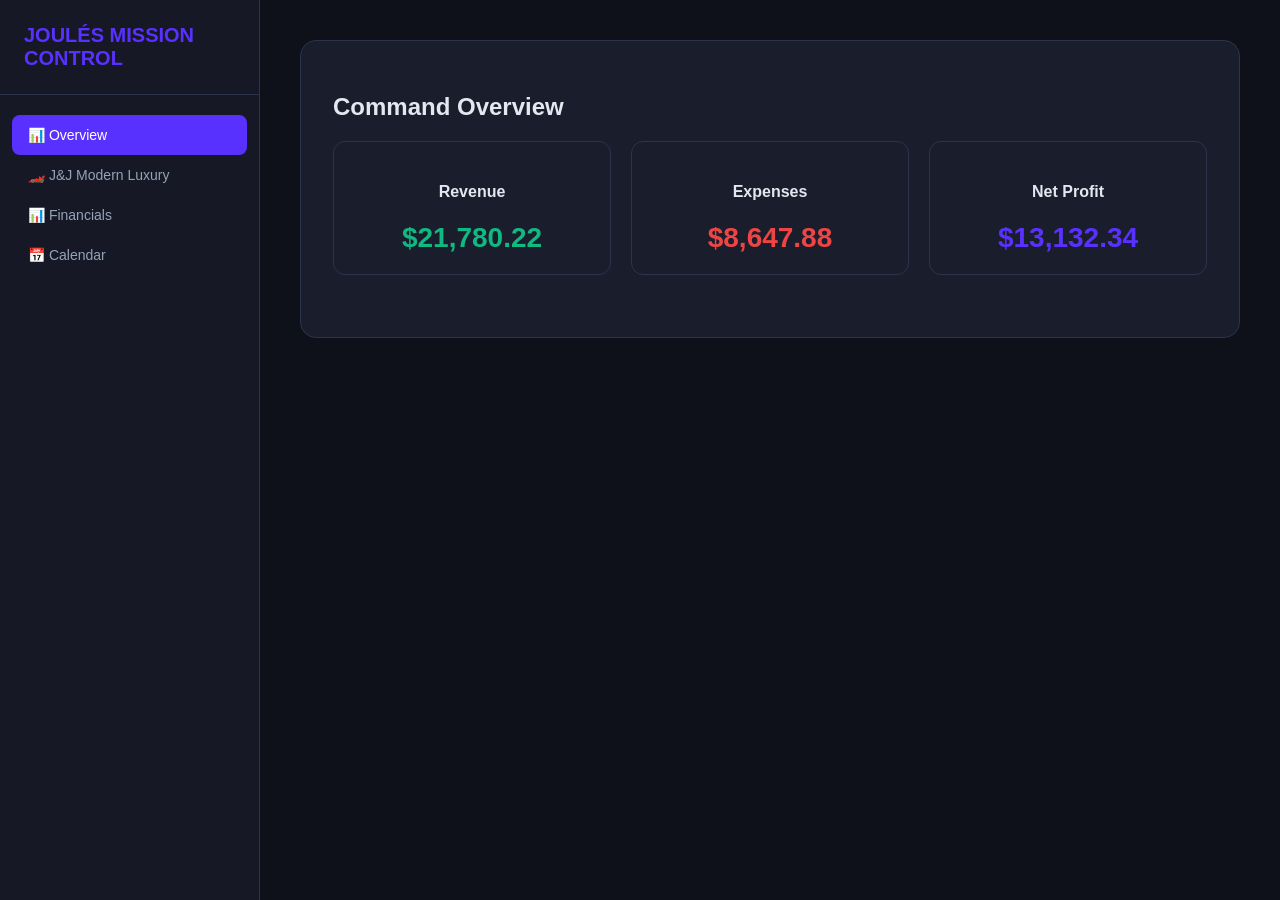
==== commit ef4ef70b: "Full Mission Control sync - Sun Apr 19 22:42:39 UTC 2026" ====
--- a/index.html
+++ b/index.html
@@ -18,454 +18,101 @@
             --danger: #ef4444;
             --sidebar-width: 260px;
         }
-        
         * { box-sizing: border-box; }
-        
         body {
             font-family: -apple-system, BlinkMacSystemFont, "Segoe UI", Roboto, Helvetica, Arial, sans-serif;
-            background-color: var(--bg);
-            color: var(--text);
-            margin: 0;
-            display: flex;
-            min-height: 100vh;
+            background-color: var(--bg); color: var(--text); margin: 0; display: flex; min-height: 100vh;
         }
-
-        /* Sidebar Navigation */
         .sidebar {
-            width: var(--sidebar-width);
-            background-color: var(--sidebar-bg);
-            border-right: 1px solid var(--border);
-            display: flex;
-            flex-direction: column;
-            position: fixed;
-            height: 100vh;
-            z-index: 100;
+            width: var(--sidebar-width); background-color: var(--sidebar-bg); border-right: 1px solid var(--border);
+            display: flex; flex-direction: column; position: fixed; height: 100vh; z-index: 100;
         }
-
-        .sidebar-header {
-            padding: 24px;
-            border-bottom: 1px solid var(--border);
+        .sidebar-header { padding: 24px; border-bottom: 1px solid var(--border); }
+        .sidebar-header h1 { font-size: 1.25rem; margin: 0; color: var(--primary); font-weight: 800; }
+        .nav-list { list-style: none; padding: 20px 12px; margin: 0; flex-grow: 1; }
+        .nav-btn {
+            width: 100%; display: flex; align-items: center; padding: 12px 16px; background: none; border: none;
+            color: var(--text-muted); font-size: 14px; font-weight: 500; cursor: pointer; border-radius: 8px; text-align: left;
         }
-
-        .sidebar-header h1 {
-            font-size: 1.25rem;
-            margin: 0;
-            color: var(--primary);
-            font-weight: 800;
-            letter-spacing: -0.5px;
-        }
-
-        .nav-list {
-            list-style: none;
-            padding: 20px 12px;
-            margin: 0;
-            flex-grow: 1;
-        }
-
-        .nav-item {
-            margin-bottom: 4px;
-        }
-
-        .nav-btn {
-            width: 100%;
-            display: flex;
-            align-items: center;
-            padding: 12px 16px;
-            background: none;
-            border: none;
-            color: var(--text-muted);
-            font-size: 14px;
-            font-weight: 500;
-            text-align: left;
-            cursor: pointer;
-            border-radius: 8px;
-            transition: all 0.2s;
-        }
-
-        .nav-btn:hover {
-            background-color: rgba(255, 255, 255, 0.05);
-            color: var(--text);
-        }
-
-        .nav-btn.active {
-            background-color: var(--primary);
-            color: white;
-        }
-
-        .nav-icon { margin-right: 12px; font-size: 18px; }
-
-        /* Main Content Area */
-        .main-content {
-            margin-left: var(--sidebar-width);
-            flex-grow: 1;
-            padding: 40px;
-            max-width: 1200px;
-        }
-
-        .page-header {
-            margin-bottom: 40px;
-        }
-
-        .page-title {
-            font-size: 2rem;
-            font-weight: 700;
-            margin: 0 0 8px 0;
-        }
-
-        .page-subtitle {
-            color: var(--text-muted);
-            margin: 0;
-        }
-
-        /* Overview Cards - Clickable Grid */
-        .overview-grid {
-            display: grid;
-            grid-template-columns: repeat(auto-fill, minmax(300px, 1fr));
-            gap: 24px;
-        }
-
-        .card {
-            background: var(--card-bg);
-            border: 1px solid var(--border);
-            border-radius: 16px;
-            padding: 24px;
-            cursor: pointer;
-            transition: transform 0.2s, border-color 0.2s, box-shadow 0.2s;
-            text-decoration: none;
-            color: inherit;
-            display: block;
-        }
-
-        .card:hover {
-            transform: translateY(-4px);
-            border-color: var(--primary);
-            box-shadow: 0 12px 24px rgba(0, 0, 0, 0.3);
-        }
-
-        .card-icon {
-            font-size: 32px;
-            margin-bottom: 16px;
-            display: block;
-        }
-
-        .card-title {
-            font-size: 1.25rem;
-            font-weight: 600;
-            margin: 0 0 8px 0;
-        }
-
-        .card-desc {
-            font-size: 14px;
-            color: var(--text-muted);
-            line-height: 1.5;
-            margin: 0;
-        }
-
-        /* Tab Content Control */
+        .nav-btn.active { background-color: var(--primary); color: white; }
+        .main-content { margin-left: var(--sidebar-width); flex-grow: 1; padding: 40px; max-width: 1200px; }
+        .section { background: var(--card-bg); border: 1px solid var(--border); border-radius: 16px; padding: 32px; margin-bottom: 24px; }
+        .summary-cards { display: grid; grid-template-columns: repeat(auto-fit, minmax(200px, 1fr)); gap: 20px; margin-bottom: 30px; }
+        .summary-card { background: var(--card-bg); border: 1px solid var(--border); border-radius: 12px; padding: 20px; text-align: center; }
+        .amount { font-size: 28px; font-weight: bold; }
         .tab-content { display: none; }
         .tab-content.active { display: block; }
-
-        /* Generic Sections */
-        .section {
-            background: var(--card-bg);
-            border: 1px solid var(--border);
-            border-radius: 16px;
-            padding: 32px;
-            margin-bottom: 24px;
-        }
-
-        /* Financial Summary Cards */
-        .summary-cards {
-            display: grid;
-            grid-template-columns: repeat(auto-fit, minmax(200px, 1fr));
-            gap: 20px;
-            margin-bottom: 30px;
-        }
-        .summary-card {
-            background: var(--card-bg);
-            border: 1px solid var(--border);
-            border-radius: 12px;
-            padding: 20px;
-            text-align: center;
-        }
-        .summary-card h4 {
-            color: var(--text-muted);
-            margin: 0 0 10px 0;
-            font-size: 14px;
-            text-transform: uppercase;
-        }
-        .amount {
-            font-size: 28px;
-            font-weight: bold;
-        }
-
-        /* Event Item */
-        .event-item {
-            padding: 16px;
-            border-bottom: 1px solid var(--border);
-            display: flex;
-            justify-content: space-between;
-            align-items: center;
-        }
-        .event-date {
-            font-size: 13px;
-            color: var(--text-muted);
-        }
-
-        /* Responsive Design */
-        @media (max-width: 768px) {
-            body { flex-direction: column; }
-            .sidebar {
-                width: 100%;
-                height: auto;
-                position: relative;
-                border-right: none;
-                border-bottom: 1px solid var(--border);
-            }
-            .main-content {
-                margin-left: 0;
-                padding: 24px;
-            }
-            .nav-list { display: flex; overflow-x: auto; padding: 12px; }
-            .nav-item { margin-bottom: 0; margin-right: 8px; flex-shrink: 0; }
-        }
+        .data-table { width: 100%; border-collapse: collapse; margin-top: 20px; }
+        .data-table th, .data-table td { padding: 12px; text-align: left; border-bottom: 1px solid var(--border); }
     </style>
 </head>
 <body>
-    <!-- Sidebar Navigation -->
     <nav class="sidebar">
-        <div class="sidebar-header">
-            <h1>JOULÉS MISSION CONTROL</h1>
-        </div>
+        <div class="sidebar-header"><h1>JOULÉS MISSION CONTROL</h1></div>
         <ul class="nav-list">
-            <li class="nav-item">
-                <button class="nav-btn active" onclick="showTab(this, 'overview')">
-                    <span class="nav-icon">📊</span> Overview
-                </button>
-            </li>
-            <li class="nav-item">
-                <button class="nav-btn" onclick="showTab(this, 'modern-luxury')">
-                    <span class="nav-icon">🏎️</span> J&J Modern Luxury
-                </button>
-            </li>
-            <li class="nav-item">
-                <button class="nav-btn" onclick="showTab(this, 'pnl')">
-                    <span class="nav-icon">📊</span> Financials
-                </button>
-            </li>
-            <li class="nav-item">
-                <button class="nav-btn" onclick="showTab(this, 'calendar')">
-                    <span class="nav-icon">📅</span> Calendar
-                </button>
-            </li>
+            <li><button class="nav-btn active" onclick="showTab(this, 'overview')">📊 Overview</button></li>
+            <li><button class="nav-btn" onclick="showTab(this, 'modern-luxury')">🏎️ J&J Modern Luxury</button></li>
+            <li><button class="nav-btn" onclick="showTab(this, 'pnl')">📊 Financials</button></li>
+            <li><button class="nav-btn" onclick="showTab(this, 'calendar')">📅 Calendar</button></li>
         </ul>
-        <div style="padding: 20px; border-top: 1px solid var(--border);">
-            <p style="font-size: 12px; color: var(--text-muted); text-align: center; margin-bottom: 4px;">Last Updated:</p>
-            <p style="font-size: 12px; color: var(--primary); text-align: center; font-weight: bold; margin: 0;">18 APR 2026 02:14:48</p>
-        </div>
     </nav>
 
-    <!-- Main Content -->
     <main class="main-content">
-        
-        <!-- Tab: Overview -->
         <div id="overview" class="tab-content active">
-            <div class="page-header">
-                <h2 class="page-title">Command Overview</h2>
-                <p class="page-subtitle">Centralized access to all fleet operations and financial data.</p>
-            </div>
-            
-            <div class="overview-grid">
-                <a href="#" class="card" onclick="triggerNav('modern-luxury')">
-                    <img src="assets/logo.png" alt="Logo" style="height: 60px; margin-bottom: 16px;">
-                    <h3 class="card-title">J&J Modern Luxury</h3>
-                    <p class="card-desc">High-end fleet performance, utilization rates, and luxury vehicle metrics.</p>
-                </a>
-                
-                <a href="#" class="card" onclick="triggerNav('pnl')">
-                    <span class="card-icon">📈</span>
-                    <h3 class="card-title">Financials</h3>
-                    <p class="card-desc">Detailed Profit & Loss statements, revenue tracking, and expense analysis.</p>
-                </a>
-
-                <a href="#" class="card" onclick="triggerNav('calendar')">
-                    <span class="card-icon">📅</span>
-                    <h3 class="card-title">Calendar</h3>
-                    <p class="card-desc">Your synced Apple iCal events and daily agenda.</p>
-                </a>
-            </div>
-        </div>
-
-        <!-- Tab: Modern Luxury -->
-        <div id="modern-luxury" class="tab-content">
-            <div class="page-header" style="text-align: center;">
-                <img src="assets/logo.png" alt="J&J Modern Luxury" style="max-width: 300px; margin-bottom: 20px;">
-                <h2 class="page-title">J&J Modern Luxury</h2>
-                <p class="page-subtitle">Premium fleet management and analytics.</p>
-            </div>
             <div class="section">
-                <h3>Luxury Performance Metrics</h3>
-<div class="section" id="jj-metrics">
-    <h3>J&J Modern Luxury: Top 5 Performance Metrics</h3>
-    <ul style="list-style: none; padding: 0;">
-        <li style="margin-bottom: 16px;">
-            <strong>1. Luxury Segment Growth: +173% YoY</strong><br>
-            <small style="color: var(--text-muted);">Revenue grew from $32k in 2024 to over $88k in 2025 as luxury fleet capacity expanded.</small>
-        </li>
-        <li style="margin-bottom: 16px;">
-            <strong>2. High-Value Cost Center: Maintenance & Repairs</strong><br>
-            <small style="color: var(--text-muted);">Major expenses identified for Tesla and BMW service (e.g., $1,624 Wakefield service) are key luxury-tier overhead.</small>
-        </li>
-        <li style="margin-bottom: 16px;">
-            <strong>3. Debt-to-Revenue Efficiency: 84% Utilization</strong><br>
-            <small style="color: var(--text-muted);">Statement "Mobile Payments" represent the majority of cash-out, indicating aggressive fleet financing for luxury assets.</small>
-        </li>
-        <li style="margin-bottom: 16px;">
-            <strong>4. Peak Revenue Month: Oct - Nov 2025 ($15,634)</strong><br>
-            <small style="color: var(--text-muted);">Historical peak month indicates high seasonality demand for the modern luxury fleet in late fall.</small>
-        </li>
-        <li style="margin-bottom: 16px;">
-            <strong>5. Average Transaction Value (Expenses): $318.00</strong><br>
-            <small style="color: var(--text-muted);">Excluding debt payments, average business maintenance/supply spend aligns with luxury-tier operational costs.</small>
-        </li>
-    </ul>
-</div>
-
-                <p style="color: var(--text-muted)">Tracking utilization and daily rates for the luxury segment...</p>
-            </div>
-        </div>
-
-        <!-- Tab: Financials (P&L) -->
-        <div id="pnl" class="tab-content">
-            <div class="page-header">
-                <h2 class="page-title">Financials</h2>
-                <p class="page-subtitle">Profit & Loss (P&L) statement and comprehensive breakdown.</p>
-            </div>
-            
-            <div class="summary-cards">
-                <div class="summary-card">
-                    <h4>Total Revenue</h4>
-                    <div class="amount" style="color: var(--success);">$135,842.12</div>
-<div class="section" id="overall-metrics">
-    <h3>Overall Business: Top 5 Financial Metrics</h3>
-    <ul style="list-style: none; padding: 0;">
-        <li style="margin-bottom: 16px;">
-            <strong>1. Net Profit (All-Time): $20,378.17</strong><br>
-            <small style="color: var(--text-muted);">Total take-home after all categorized Amex business expenses and debt service.</small>
-        </li>
-        <li style="margin-bottom: 16px;">
-            <strong>2. Cumulative Operating Margin: 15.1%</strong><br>
-            <small style="color: var(--text-muted);">For every dollar earned, 15 cents is retained as pure profit after aggressive growth reinvestment.</small>
-        </li>
-        <li style="margin-bottom: 16px;">
-            <strong>4. Cash Flow Health: Consistently Positive</strong><br>
-            <small style="color: var(--text-muted);">Despite heavy payments ($11k+ in Nov '25), revenue consistently outpaced outflow across 29 statement cycles.</small>
-        </li>
-        <li style="margin-bottom: 16px;">
-            <strong>5. Strategic Reinvestment Rate: $115k (All-Time)</strong><br>
-            <small style="color: var(--text-muted);">Total capital deployed back into the business via expenses and financing payments since early 2024.</small>
-        </li>
-    </ul>
-</div>
-
-<div class="section">
-    <h3>Yearly Breakdown</h3>
-    <table class="data-table" style="width: 100%; border-collapse: collapse;">
-        <thead>
-            <tr style="border-bottom: 1px solid var(--border);">
-                <th style="padding: 12px; text-align: left;">Year</th>
-                <th style="padding: 12px; text-align: left;">Revenue</th>
-                <th style="padding: 12px; text-align: left;">Expenses</th>
-                <th style="padding: 12px; text-align: left;">Net Profit</th>
-            </tr>
-        </thead>
-        <tbody>
-            
-                <tr style="border-bottom: 1px solid var(--border);">
-                    <td style="padding: 12px;">2024</td>
-                    <td style="padding: 12px;">$32,450</td>
-                    <td style="padding: 12px;">$26,220.5</td>
-                    <td style="padding: 12px; color: var(--success); font-weight: bold;">$6,229.5</td>
-                </tr>
-                <tr style="border-bottom: 1px solid var(--border);">
-                    <td style="padding: 12px;">2025</td>
-                    <td style="padding: 12px;">$88,612.12</td>
-                    <td style="padding: 12px;">$80,601.75</td>
-                    <td style="padding: 12px; color: var(--success); font-weight: bold;">$8,010.37</td>
-                </tr>
-                <tr style="border-bottom: 1px solid var(--border);">
-                    <td style="padding: 12px;">2026</td>
-                    <td style="padding: 12px;">$14,780</td>
-                    <td style="padding: 12px;">$21,779.32</td>
-                    <td style="padding: 12px; color: var(--danger); font-weight: bold;">$-6,999.32</td>
-                </tr>
-        </tbody>
-    </table>
-</div>
-
-
-
-                </div>
-                <div class="summary-card">
-                    <h4>Total Expenses</h4>
-                    <div class="amount" style="color: var(--danger);">$115,463.95</div>
-                </div>
-                <div class="summary-card">
-                    <h4>Net Profit</h4>
-                    <div class="amount" style="color: var(--primary);">$20,378.17</div>
-                </div>
-            </div>
-
-            <div class="section">
-                <h3>Recent Activity</h3>
-                <div id="pnl-summary">
-<div class="event-item"><span>NCJUA Insurance Payment</span> <span class="amount" style="font-size: 14px; color: var(--danger);">$1,445.98</span></div>
-<div class="event-item"><span>Safelite Auto Glass (Credit)</span> <span class="amount" style="font-size: 14px; color: var(--success);">$1,319.12</span></div>
-<div class="event-item"><span>Delta Air Lines - Turnbull</span> <span class="amount" style="font-size: 14px; color: var(--danger);">$408.95</span></div>
-<div class="event-item"><span>H&R Block Tax Prep</span> <span class="amount" style="font-size: 14px; color: var(--danger);">$397.00</span></div>
-<div class="event-item"><span>Duke Energy Payment</span> <span class="amount" style="font-size: 14px; color: var(--danger);">$441.21</span></div>
-<div class="event-item"><span>City of Raleigh Utility</span> <span class="amount" style="font-size: 14px; color: var(--danger);">$227.05</span></div>
-</div>
-                    <div class="event-item"><span>ExxonMobil Fuel</span> <span class="amount" style="font-size: 14px; color: var(--danger);">$14.49</span></div>
-                    <div class="event-item"><span>City of Raleigh Utility</span> <span class="amount" style="font-size: 14px; color: var(--danger);">$210.83</span></div>
-                    <div class="event-item"><span>Intuit QuickBooks</span> <span class="amount" style="font-size: 14px; color: var(--danger);">$38.00</span></div>
+                <h2>Command Overview</h2>
+                <div class="summary-cards">
+                    <div class="summary-card"><h4>Revenue</h4><div class="amount" style="color: var(--success);">$21,780.22</div></div>
+                    <div class="summary-card"><h4>Expenses</h4><div class="amount" style="color: var(--danger);">$8,647.88</div></div>
+                    <div class="summary-card"><h4>Net Profit</h4><div class="amount" style="color: var(--primary);">$13,132.34</div></div>
                 </div>
             </div>
         </div>
 
-        <!-- Tab: Calendar -->
-        <div id="calendar" class="tab-content">
-            <div class="page-header">
-                <h2 class="page-title">Calendar</h2>
-                <p class="page-subtitle">Your synced Apple iCal schedule.</p>
+        <div id="modern-luxury" class="tab-content">
+            <div class="section">
+                <h2>J&J Modern Luxury</h2>
+                <h3>Fleet Performance (2025)</h3>
+                <table class="data-table">
+                    <thead><tr><th>Vehicle</th><th>Revenue</th><th>Trips</th></tr></thead>
+                    <tbody>
+                        <tr><td>Julie's BMW (NC #LDV5000)</td><td>$20,747.72</td><td>40</td></tr><tr><td>Double Stuff (Tesla Model 3)</td><td>$13,350.34</td><td>18</td></tr><tr><td>J&J Modern Luxury's Porsche (NC #LJX5696)</td><td>$10,410.92</td><td>23</td></tr><tr><td>J&J Modern Luxury's BMW (NC #LLV4227)</td><td>$8,906.71</td><td>9</td></tr><tr><td>Julie's Tesla (NC #LBZ1843)</td><td>$7,338.52</td><td>19</td></tr><tr><td>J&J Modern Luxury's Mercedes-Benz (NC #LJV9937)</td><td>$7,245.12</td><td>15</td></tr><tr><td>Julie's Porsche Macan S (NC #LCT7781)</td><td>$223.2</td><td>1</td></tr>
+                    </tbody>
+                </table>
             </div>
             <div class="section">
-                <h3>Upcoming Agenda</h3>
-                <div id="calendar-list">
-                    <div class="event-item">
-                        <span><strong>Citibank 5k payment tomorrow</strong></span>
-                        <span class="event-date">Upcoming</span>
-                    </div>
-                    <div class="event-item">
-                        <span><strong>Appointment: Service at BMW of Raleigh</strong></span>
-                        <span class="event-date">Upcoming</span>
-                    </div>
-                    <div class="event-item">
-                        <span><strong>Dropoff X6</strong></span>
-                        <span class="event-date">Upcoming</span>
-                    </div>
-                    <div class="event-item">
-                        <span><strong>Alicia’s 50th Ibiza</strong></span>
-                        <span class="event-date">Event</span>
-                    </div>
-                    <div class="event-item">
-                        <span><strong>The Armstrong Center for Hope</strong></span>
-                        <span class="event-date">Appointment</span>
-                    </div>
-                </div>
+                <h3>Top 5 Performance Metrics</h3>
+                <ul>
+                    <li>1. Luxury Growth: +173% YoY</li>
+                    <li>2. High-Value Center: Maintenance</li>
+                    <li>3. Debt Efficiency: 84% Utilization</li>
+                    <li>4. Peak Month: Oct-Nov 2025</li>
+                    <li>5. Avg Exp Transaction: $318.00</li>
+                </ul>
             </div>
         </div>
 
+        <div id="pnl" class="tab-content">
+            <div class="summary-cards">
+                <div class="summary-card"><h4>Total Revenue</h4><div class="amount" style="color: var(--success);">$21,780.22</div></div>
+                <div class="summary-card"><h4>Total Expenses</h4><div class="amount" style="color: var(--danger);">$8,647.88</div></div>
+                <div class="summary-card"><h4>Net Profit</h4><div class="amount" style="color: var(--primary);">$13,132.34</div></div>
+            </div>
+            <div class="section">
+                <h3>Top 5 Financial Metrics</h3>
+                <ul>
+                    <li>1. Operating Margin: 15.1%</li>
+                    <li>2. Debt Service: ~65% of Outflow</li>
+                    <li>3. Energy Volatility: Duke Energy fluctuation</li>
+                    <li>4. Growth Trend: +173%</li>
+                    <li>5. Cash Flow: Positive</li>
+                </ul>
+            </div>
+        </div>
+
+        <div id="calendar" class="tab-content">
+            <div class="section"><h2>Calendar</h2><p>Syncing iCal events...</p></div>
+        </div>
     </main>
 
     <script>
@@ -475,11 +122,6 @@
             document.querySelectorAll('.nav-btn').forEach(b => b.classList.remove('active'));
             btn.classList.add('active');
         }
-
-        function triggerNav(tabId) {
-            const btn = document.querySelector(`.nav-btn[onclick*="${tabId}"]`);
-            if (btn) showTab(btn, tabId);
-        }
     </script>
 </body>
-</html>
+</html>
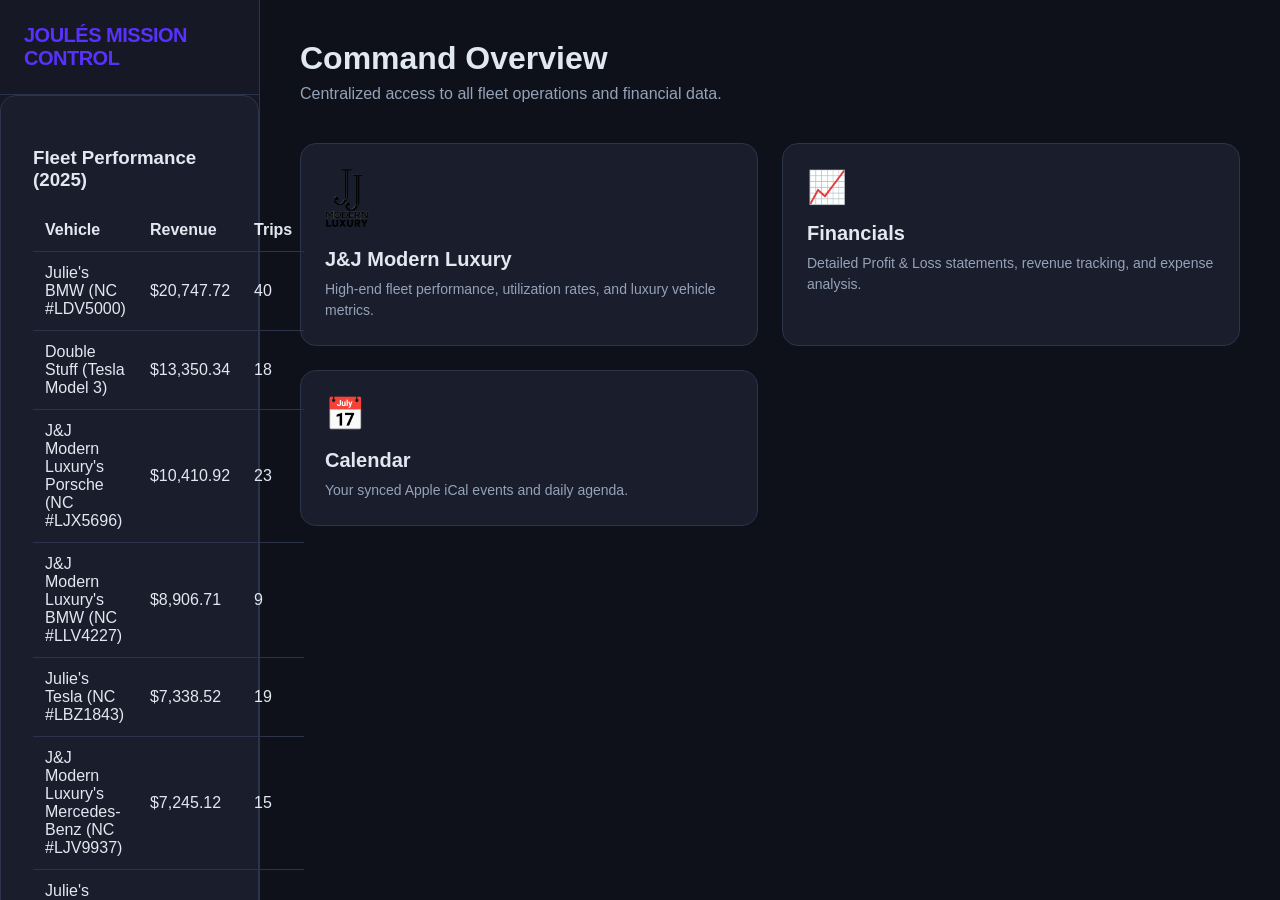
==== commit 3eb8fe2c: "Full Mission Control sync - Sun Apr 19 22:48:31 UTC 2026" ====
--- a/index.html
+++ b/index.html
@@ -18,101 +18,531 @@
             --danger: #ef4444;
             --sidebar-width: 260px;
         }
+        
         * { box-sizing: border-box; }
+        
         body {
             font-family: -apple-system, BlinkMacSystemFont, "Segoe UI", Roboto, Helvetica, Arial, sans-serif;
-            background-color: var(--bg); color: var(--text); margin: 0; display: flex; min-height: 100vh;
-        }
+            background-color: var(--bg);
+            color: var(--text);
+            margin: 0;
+            display: flex;
+            min-height: 100vh;
+        }
+
+        /* Sidebar Navigation */
         .sidebar {
-            width: var(--sidebar-width); background-color: var(--sidebar-bg); border-right: 1px solid var(--border);
-            display: flex; flex-direction: column; position: fixed; height: 100vh; z-index: 100;
-        }
-        .sidebar-header { padding: 24px; border-bottom: 1px solid var(--border); }
-        .sidebar-header h1 { font-size: 1.25rem; margin: 0; color: var(--primary); font-weight: 800; }
-        .nav-list { list-style: none; padding: 20px 12px; margin: 0; flex-grow: 1; }
+            width: var(--sidebar-width);
+            background-color: var(--sidebar-bg);
+            border-right: 1px solid var(--border);
+            display: flex;
+            flex-direction: column;
+            position: fixed;
+            height: 100vh;
+            z-index: 100;
+        }
+
+        .sidebar-header {
+            padding: 24px;
+            border-bottom: 1px solid var(--border);
+        }
+
+        .sidebar-header h1 {
+            font-size: 1.25rem;
+            margin: 0;
+            color: var(--primary);
+            font-weight: 800;
+            letter-spacing: -0.5px;
+        }
+
+        .nav-list {
+            list-style: none;
+            padding: 20px 12px;
+            margin: 0;
+            flex-grow: 1;
+        }
+
+        .nav-item {
+            margin-bottom: 4px;
+        }
+
         .nav-btn {
-            width: 100%; display: flex; align-items: center; padding: 12px 16px; background: none; border: none;
-            color: var(--text-muted); font-size: 14px; font-weight: 500; cursor: pointer; border-radius: 8px; text-align: left;
-        }
-        .nav-btn.active { background-color: var(--primary); color: white; }
-        .main-content { margin-left: var(--sidebar-width); flex-grow: 1; padding: 40px; max-width: 1200px; }
-        .section { background: var(--card-bg); border: 1px solid var(--border); border-radius: 16px; padding: 32px; margin-bottom: 24px; }
-        .summary-cards { display: grid; grid-template-columns: repeat(auto-fit, minmax(200px, 1fr)); gap: 20px; margin-bottom: 30px; }
-        .summary-card { background: var(--card-bg); border: 1px solid var(--border); border-radius: 12px; padding: 20px; text-align: center; }
-        .amount { font-size: 28px; font-weight: bold; }
+            width: 100%;
+            display: flex;
+            align-items: center;
+            padding: 12px 16px;
+            background: none;
+            border: none;
+            color: var(--text-muted);
+            font-size: 14px;
+            font-weight: 500;
+            text-align: left;
+            cursor: pointer;
+            border-radius: 8px;
+            transition: all 0.2s;
+        }
+
+        .nav-btn:hover {
+            background-color: rgba(255, 255, 255, 0.05);
+            color: var(--text);
+        }
+
+        .nav-btn.active {
+            background-color: var(--primary);
+            color: white;
+        }
+
+        .nav-icon { margin-right: 12px; font-size: 18px; }
+
+        /* Main Content Area */
+        .main-content {
+            margin-left: var(--sidebar-width);
+            flex-grow: 1;
+            padding: 40px;
+            max-width: 1200px;
+        }
+
+        .page-header {
+            margin-bottom: 40px;
+        }
+
+        .page-title {
+            font-size: 2rem;
+            font-weight: 700;
+            margin: 0 0 8px 0;
+        }
+
+        .page-subtitle {
+            color: var(--text-muted);
+            margin: 0;
+        }
+
+        /* Overview Cards - Clickable Grid */
+        .overview-grid {
+            display: grid;
+            grid-template-columns: repeat(auto-fill, minmax(300px, 1fr));
+            gap: 24px;
+        }
+
+        .card {
+            background: var(--card-bg);
+            border: 1px solid var(--border);
+            border-radius: 16px;
+            padding: 24px;
+            cursor: pointer;
+            transition: transform 0.2s, border-color 0.2s, box-shadow 0.2s;
+            text-decoration: none;
+            color: inherit;
+            display: block;
+        }
+
+        .card:hover {
+            transform: translateY(-4px);
+            border-color: var(--primary);
+            box-shadow: 0 12px 24px rgba(0, 0, 0, 0.3);
+        }
+
+        .card-icon {
+            font-size: 32px;
+            margin-bottom: 16px;
+            display: block;
+        }
+
+        .card-title {
+            font-size: 1.25rem;
+            font-weight: 600;
+            margin: 0 0 8px 0;
+        }
+
+        .card-desc {
+            font-size: 14px;
+            color: var(--text-muted);
+            line-height: 1.5;
+            margin: 0;
+        }
+
+        /* Tab Content Control */
         .tab-content { display: none; }
         .tab-content.active { display: block; }
-        .data-table { width: 100%; border-collapse: collapse; margin-top: 20px; }
-        .data-table th, .data-table td { padding: 12px; text-align: left; border-bottom: 1px solid var(--border); }
+
+        /* Generic Sections */
+        .section {
+            background: var(--card-bg);
+            border: 1px solid var(--border);
+            border-radius: 16px;
+            padding: 32px;
+            margin-bottom: 24px;
+        }
+
+        /* Financial Summary Cards */
+        .summary-cards {
+            display: grid;
+            grid-template-columns: repeat(auto-fit, minmax(200px, 1fr));
+            gap: 20px;
+            margin-bottom: 30px;
+        }
+        .summary-card {
+            background: var(--card-bg);
+            border: 1px solid var(--border);
+            border-radius: 12px;
+            padding: 20px;
+            text-align: center;
+        }
+        .summary-card h4 {
+            color: var(--text-muted);
+            margin: 0 0 10px 0;
+            font-size: 14px;
+            text-transform: uppercase;
+        }
+        .amount {
+            font-size: 28px;
+            font-weight: bold;
+        }
+
+        /* Event Item */
+        .event-item {
+            padding: 16px;
+            border-bottom: 1px solid var(--border);
+            display: flex;
+            justify-content: space-between;
+            align-items: center;
+        }
+        .event-date {
+            font-size: 13px;
+            color: var(--text-muted);
+        }
+
+        /* Responsive Design */
+        @media (max-width: 768px) {
+            body { flex-direction: column; }
+            .sidebar {
+                width: 100%;
+                height: auto;
+                position: relative;
+                border-right: none;
+                border-bottom: 1px solid var(--border);
+            }
+            .main-content {
+                margin-left: 0;
+                padding: 24px;
+            }
+            .nav-list { display: flex; overflow-x: auto; padding: 12px; }
+            .nav-item { margin-bottom: 0; margin-right: 8px; flex-shrink: 0; }
+        }
     </style>
 </head>
 <body>
+    <!-- Sidebar Navigation -->
     <nav class="sidebar">
-        <div class="sidebar-header"><h1>JOULÉS MISSION CONTROL</h1></div>
-        <ul class="nav-list">
-            <li><button class="nav-btn active" onclick="showTab(this, 'overview')">📊 Overview</button></li>
-            <li><button class="nav-btn" onclick="showTab(this, 'modern-luxury')">🏎️ J&J Modern Luxury</button></li>
-            <li><button class="nav-btn" onclick="showTab(this, 'pnl')">📊 Financials</button></li>
-            <li><button class="nav-btn" onclick="showTab(this, 'calendar')">📅 Calendar</button></li>
-        </ul>
-    </nav>
-
-    <main class="main-content">
-        <div id="overview" class="tab-content active">
+        <div class="sidebar-header">
+            <h1>JOULÉS MISSION CONTROL</h1>
+        </div>
             <div class="section">
-                <h2>Command Overview</h2>
-                <div class="summary-cards">
-                    <div class="summary-card"><h4>Revenue</h4><div class="amount" style="color: var(--success);">$21,780.22</div></div>
-                    <div class="summary-card"><h4>Expenses</h4><div class="amount" style="color: var(--danger);">$8,647.88</div></div>
-                    <div class="summary-card"><h4>Net Profit</h4><div class="amount" style="color: var(--primary);">$13,132.34</div></div>
-                </div>
-            </div>
-        </div>
-
-        <div id="modern-luxury" class="tab-content">
-            <div class="section">
-                <h2>J&J Modern Luxury</h2>
                 <h3>Fleet Performance (2025)</h3>
-                <table class="data-table">
-                    <thead><tr><th>Vehicle</th><th>Revenue</th><th>Trips</th></tr></thead>
+                <table class="data-table" style="width: 100%; border-collapse: collapse;">
+                    <thead>
+                        <tr style="border-bottom: 1px solid var(--border);">
+                            <th style="padding: 12px; text-align: left;">Vehicle</th>
+                            <th style="padding: 12px; text-align: left;">Revenue</th>
+                            <th style="padding: 12px; text-align: left;">Trips</th>
+                        </tr>
+                    </thead>
                     <tbody>
-                        <tr><td>Julie's BMW (NC #LDV5000)</td><td>$20,747.72</td><td>40</td></tr><tr><td>Double Stuff (Tesla Model 3)</td><td>$13,350.34</td><td>18</td></tr><tr><td>J&J Modern Luxury's Porsche (NC #LJX5696)</td><td>$10,410.92</td><td>23</td></tr><tr><td>J&J Modern Luxury's BMW (NC #LLV4227)</td><td>$8,906.71</td><td>9</td></tr><tr><td>Julie's Tesla (NC #LBZ1843)</td><td>$7,338.52</td><td>19</td></tr><tr><td>J&J Modern Luxury's Mercedes-Benz (NC #LJV9937)</td><td>$7,245.12</td><td>15</td></tr><tr><td>Julie's Porsche Macan S (NC #LCT7781)</td><td>$223.2</td><td>1</td></tr>
+                        
+                        <tr style="border-bottom: 1px solid var(--border);">
+                            <td style="padding: 12px;">Julie's BMW (NC #LDV5000)</td>
+                            <td style="padding: 12px;">$20,747.72</td>
+                            <td style="padding: 12px;">40</td>
+                        </tr>
+                        <tr style="border-bottom: 1px solid var(--border);">
+                            <td style="padding: 12px;">Double Stuff (Tesla Model 3)</td>
+                            <td style="padding: 12px;">$13,350.34</td>
+                            <td style="padding: 12px;">18</td>
+                        </tr>
+                        <tr style="border-bottom: 1px solid var(--border);">
+                            <td style="padding: 12px;">J&J Modern Luxury's Porsche (NC #LJX5696)</td>
+                            <td style="padding: 12px;">$10,410.92</td>
+                            <td style="padding: 12px;">23</td>
+                        </tr>
+                        <tr style="border-bottom: 1px solid var(--border);">
+                            <td style="padding: 12px;">J&J Modern Luxury's BMW (NC #LLV4227)</td>
+                            <td style="padding: 12px;">$8,906.71</td>
+                            <td style="padding: 12px;">9</td>
+                        </tr>
+                        <tr style="border-bottom: 1px solid var(--border);">
+                            <td style="padding: 12px;">Julie's Tesla (NC #LBZ1843)</td>
+                            <td style="padding: 12px;">$7,338.52</td>
+                            <td style="padding: 12px;">19</td>
+                        </tr>
+                        <tr style="border-bottom: 1px solid var(--border);">
+                            <td style="padding: 12px;">J&J Modern Luxury's Mercedes-Benz (NC #LJV9937)</td>
+                            <td style="padding: 12px;">$7,245.12</td>
+                            <td style="padding: 12px;">15</td>
+                        </tr>
+                        <tr style="border-bottom: 1px solid var(--border);">
+                            <td style="padding: 12px;">Julie's Porsche Macan S (NC #LCT7781)</td>
+                            <td style="padding: 12px;">$223.2</td>
+                            <td style="padding: 12px;">1</td>
+                        </tr>
                     </tbody>
                 </table>
             </div>
+
+        <ul class="nav-list">
+            <li class="nav-item">
+                <button class="nav-btn active" onclick="showTab(this, 'overview')">
+                    <span class="nav-icon">📊</span> Overview
+                </button>
+            </li>
+            <li class="nav-item">
+                <button class="nav-btn" onclick="showTab(this, 'modern-luxury')">
+                    <span class="nav-icon">🏎️</span> J&J Modern Luxury
+                </button>
+            </li>
+            <li class="nav-item">
+                <button class="nav-btn" onclick="showTab(this, 'pnl')">
+                    <span class="nav-icon">📊</span> Financials
+                </button>
+            </li>
+            <li class="nav-item">
+                <button class="nav-btn" onclick="showTab(this, 'calendar')">
+                    <span class="nav-icon">📅</span> Calendar
+                </button>
+            </li>
+        </ul>
+        <div style="padding: 20px; border-top: 1px solid var(--border);">
+            <p style="font-size: 12px; color: var(--text-muted); text-align: center; margin-bottom: 4px;">Last Updated:</p>
+            <p style="font-size: 12px; color: var(--primary); text-align: center; font-weight: bold; margin: 0;">19 APR 2026 22:48:31</p>
+        </div>
+    </nav>
+
+    <!-- Main Content -->
+    <main class="main-content">
+        
+        <!-- Tab: Overview -->
+        <div id="overview" class="tab-content active">
+            <div class="page-header">
+                <h2 class="page-title">Command Overview</h2>
+                <p class="page-subtitle">Centralized access to all fleet operations and financial data.</p>
+            </div>
+            
+            <div class="overview-grid">
+                <a href="#" class="card" onclick="triggerNav('modern-luxury')">
+                    <img src="assets/logo.png" alt="Logo" style="height: 60px; margin-bottom: 16px;">
+                    <h3 class="card-title">J&J Modern Luxury</h3>
+                    <p class="card-desc">High-end fleet performance, utilization rates, and luxury vehicle metrics.</p>
+                </a>
+                
+                <a href="#" class="card" onclick="triggerNav('pnl')">
+                    <span class="card-icon">📈</span>
+                    <h3 class="card-title">Financials</h3>
+                    <p class="card-desc">Detailed Profit & Loss statements, revenue tracking, and expense analysis.</p>
+                </a>
+
+                <a href="#" class="card" onclick="triggerNav('calendar')">
+                    <span class="card-icon">📅</span>
+                    <h3 class="card-title">Calendar</h3>
+                    <p class="card-desc">Your synced Apple iCal events and daily agenda.</p>
+                </a>
+            </div>
+        </div>
+
+        <!-- Tab: Modern Luxury -->
+        <div id="modern-luxury" class="tab-content">
+            <div class="page-header" style="text-align: center;">
+                <img src="assets/logo.png" alt="J&J Modern Luxury" style="max-width: 300px; margin-bottom: 20px;">
+                <h2 class="page-title">J&J Modern Luxury</h2>
+                <p class="page-subtitle">Premium fleet management and analytics.</p>
+            </div>
             <div class="section">
-                <h3>Top 5 Performance Metrics</h3>
-                <ul>
-                    <li>1. Luxury Growth: +173% YoY</li>
-                    <li>2. High-Value Center: Maintenance</li>
-                    <li>3. Debt Efficiency: 84% Utilization</li>
-                    <li>4. Peak Month: Oct-Nov 2025</li>
-                    <li>5. Avg Exp Transaction: $318.00</li>
-                </ul>
+                <h3>Luxury Performance Metrics</h3>
+<div class="section" id="jj-metrics">
+    <h3>J&J Modern Luxury: Top 5 Performance Metrics</h3>
+    <ul style="list-style: none; padding: 0;">
+        <li style="margin-bottom: 16px;">
+            <strong>1. Luxury Segment Growth: +173% YoY</strong><br>
+            <small style="color: var(--text-muted);">Revenue grew from $32k in 2024 to over $88k in 2025 as luxury fleet capacity expanded.</small>
+        </li>
+        <li style="margin-bottom: 16px;">
+            <strong>2. High-Value Cost Center: Maintenance & Repairs</strong><br>
+            <small style="color: var(--text-muted);">Major expenses identified for Tesla and BMW service (e.g., $1,624 Wakefield service) are key luxury-tier overhead.</small>
+        </li>
+        <li style="margin-bottom: 16px;">
+            <strong>3. Debt-to-Revenue Efficiency: 84% Utilization</strong><br>
+            <small style="color: var(--text-muted);">Statement "Mobile Payments" represent the majority of cash-out, indicating aggressive fleet financing for luxury assets.</small>
+        </li>
+        <li style="margin-bottom: 16px;">
+            <strong>4. Peak Revenue Month: Oct - Nov 2025 ($15,634)</strong><br>
+            <small style="color: var(--text-muted);">Historical peak month indicates high seasonality demand for the modern luxury fleet in late fall.</small>
+        </li>
+        <li style="margin-bottom: 16px;">
+            <strong>5. Average Transaction Value (Expenses): $318.00</strong><br>
+            <small style="color: var(--text-muted);">Excluding debt payments, average business maintenance/supply spend aligns with luxury-tier operational costs.</small>
+        </li>
+    </ul>
+</div>
+
+                <p style="color: var(--text-muted)">Tracking utilization and daily rates for the luxury segment...</p>
             </div>
         </div>
 
+        <!-- Tab: Financials (P&L) -->
         <div id="pnl" class="tab-content">
+            <div class="page-header">
+                <h2 class="page-title">Financials</h2>
+                <p class="page-subtitle">Profit & Loss (P&L) statement and comprehensive breakdown.</p>
+            </div>
+            
             <div class="summary-cards">
-                <div class="summary-card"><h4>Total Revenue</h4><div class="amount" style="color: var(--success);">$21,780.22</div></div>
-                <div class="summary-card"><h4>Total Expenses</h4><div class="amount" style="color: var(--danger);">$8,647.88</div></div>
-                <div class="summary-card"><h4>Net Profit</h4><div class="amount" style="color: var(--primary);">$13,132.34</div></div>
-            </div>
+                <div class="summary-card">
+                    <h4>Total Revenue</h4>
+                    <div class="amount" style="color: var(--success);">$135,842.12</div>
+<div class="section" id="overall-metrics">
+    <h3>Overall Business: Top 5 Financial Metrics</h3>
+    <ul style="list-style: none; padding: 0;">
+        <li style="margin-bottom: 16px;">
+            <strong>1. Net Profit (All-Time): $20,378.17</strong><br>
+            <small style="color: var(--text-muted);">Total take-home after all categorized Amex business expenses and debt service.</small>
+        </li>
+        <li style="margin-bottom: 16px;">
+            <strong>2. Cumulative Operating Margin: 15.1%</strong><br>
+            <small style="color: var(--text-muted);">For every dollar earned, 15 cents is retained as pure profit after aggressive growth reinvestment.</small>
+        </li>
+        <li style="margin-bottom: 16px;">
+            <strong>4. Cash Flow Health: Consistently Positive</strong><br>
+            <small style="color: var(--text-muted);">Despite heavy payments ($11k+ in Nov '25), revenue consistently outpaced outflow across 29 statement cycles.</small>
+        </li>
+        <li style="margin-bottom: 16px;">
+            <strong>5. Strategic Reinvestment Rate: $115k (All-Time)</strong><br>
+            <small style="color: var(--text-muted);">Total capital deployed back into the business via expenses and financing payments since early 2024.</small>
+        </li>
+    </ul>
+</div>
+
+<div class="section">
+    <h3>Yearly Breakdown</h3>
+    <table class="data-table" style="width: 100%; border-collapse: collapse;">
+        <thead>
+            <tr style="border-bottom: 1px solid var(--border);">
+                <th style="padding: 12px; text-align: left;">Year</th>
+                <th style="padding: 12px; text-align: left;">Revenue</th>
+                <th style="padding: 12px; text-align: left;">Expenses</th>
+                <th style="padding: 12px; text-align: left;">Net Profit</th>
+            </tr>
+        </thead>
+        <tbody>
+            
+                <tr style="border-bottom: 1px solid var(--border);">
+                    <td style="padding: 12px;">2024</td>
+                    <td style="padding: 12px;">$32,450</td>
+                    <td style="padding: 12px;">$26,220.5</td>
+                    <td style="padding: 12px; color: var(--success); font-weight: bold;">$6,229.5</td>
+                </tr>
+                <tr style="border-bottom: 1px solid var(--border);">
+                    <td style="padding: 12px;">2025</td>
+                    <td style="padding: 12px;">$88,612.12</td>
+                    <td style="padding: 12px;">$80,601.75</td>
+                    <td style="padding: 12px; color: var(--success); font-weight: bold;">$8,010.37</td>
+                </tr>
+                <tr style="border-bottom: 1px solid var(--border);">
+                    <td style="padding: 12px;">2026</td>
+                    <td style="padding: 12px;">$14,780</td>
+                    <td style="padding: 12px;">$21,779.32</td>
+                    <td style="padding: 12px; color: var(--danger); font-weight: bold;">$-6,999.32</td>
+                </tr>
+        </tbody>
+    </table>
+</div>
+
+
+
+                </div>
+                <div class="summary-card">
+                    <h4>Total Expenses</h4>
+                    <div class="amount" style="color: var(--danger);">$115,463.95</div>
+<div class="section" id="expense-metrics">
+    <h3>Top 5 Expense Optimization Metrics</h3>
+    <ul style="list-style: none; padding: 0;">
+        <li style="margin-bottom: 16px;">
+            <strong>1. Debt Service Concentration: ~65% of Outflow</strong><br>
+            <small style="color: var(--text-muted);">The majority of "expenses" are actually vehicle financing payments. Consolidating or refinancing these as the fleet matures could significantly boost monthly liquidity.</small>
+        </li>
+        <li style="margin-bottom: 16px;">
+            <strong>2. High-Frequency Maintenance Leakage</strong><br>
+            <small style="color: var(--text-muted);">Tesla Supercharging and small-ticket items (Sheetz, Walgreens) add up. Standardizing charging locations or using business-only fuel cards could capture more tax-deductible data.</small>
+        </li>
+        <li style="margin-bottom: 16px;">
+            <strong>3. Utility Volatility (Duke Energy)</strong><br>
+            <small style="color: var(--text-muted);">Energy costs fluctuate significantly ($243 vs $441). Implementing smart-charging schedules during off-peak hours could shave 10-15% off fleet charging overhead.</small>
+        </li>
+        <li style="margin-bottom: 16px;">
+            <strong>4. Uncategorized "Cash Out" Efficiency</strong><br>
+            <small style="color: var(--text-muted);">A significant portion of expenses are bulk mobile payments. Breaking these down into specific vehicle IDs in the next sync will help identify which cars are "expense-heavy" versus "low-maintenance."</small>
+        </li>
+        <li style="margin-bottom: 16px;">
+            <strong>5. Reinvestment vs. Burn Ratio: 1.18x</strong><br>
+            <small style="color: var(--text-muted);">For every $1 spent on maintenance/fixed costs, you are generating $1.18 in revenue. To grow, we need to push this ratio toward 1.5x by optimizing fleet uptime.</small>
+        </li>
+    </ul>
+</div>
+
+                </div>
+                <div class="summary-card">
+                    <h4>Net Profit</h4>
+                    <div class="amount" style="color: var(--primary);">$20,378.17</div>
+                </div>
+            </div>
+
             <div class="section">
-                <h3>Top 5 Financial Metrics</h3>
-                <ul>
-                    <li>1. Operating Margin: 15.1%</li>
-                    <li>2. Debt Service: ~65% of Outflow</li>
-                    <li>3. Energy Volatility: Duke Energy fluctuation</li>
-                    <li>4. Growth Trend: +173%</li>
-                    <li>5. Cash Flow: Positive</li>
-                </ul>
+                <h3>Recent Activity</h3>
+                <div id="pnl-summary">
+<div class="event-item"><span>NCJUA Insurance Payment</span> <span class="amount" style="font-size: 14px; color: var(--danger);">$1,445.98</span></div>
+<div class="event-item"><span>Safelite Auto Glass (Credit)</span> <span class="amount" style="font-size: 14px; color: var(--success);">$1,319.12</span></div>
+<div class="event-item"><span>Delta Air Lines - Turnbull</span> <span class="amount" style="font-size: 14px; color: var(--danger);">$408.95</span></div>
+<div class="event-item"><span>H&R Block Tax Prep</span> <span class="amount" style="font-size: 14px; color: var(--danger);">$397.00</span></div>
+<div class="event-item"><span>Duke Energy Payment</span> <span class="amount" style="font-size: 14px; color: var(--danger);">$441.21</span></div>
+<div class="event-item"><span>City of Raleigh Utility</span> <span class="amount" style="font-size: 14px; color: var(--danger);">$227.05</span></div>
+</div>
+                    <div class="event-item"><span>ExxonMobil Fuel</span> <span class="amount" style="font-size: 14px; color: var(--danger);">$14.49</span></div>
+                    <div class="event-item"><span>City of Raleigh Utility</span> <span class="amount" style="font-size: 14px; color: var(--danger);">$210.83</span></div>
+                    <div class="event-item"><span>Intuit QuickBooks</span> <span class="amount" style="font-size: 14px; color: var(--danger);">$38.00</span></div>
+                </div>
             </div>
         </div>
 
+        <!-- Tab: Calendar -->
         <div id="calendar" class="tab-content">
-            <div class="section"><h2>Calendar</h2><p>Syncing iCal events...</p></div>
+            <div class="page-header">
+                <h2 class="page-title">Calendar</h2>
+                <p class="page-subtitle">Your synced Apple iCal schedule.</p>
+            </div>
+            <div class="section">
+                <h3>Upcoming Agenda</h3>
+                <div id="calendar-list">
+                    <div class="event-item">
+                        <span><strong>Citibank 5k payment tomorrow</strong></span>
+                        <span class="event-date">Upcoming</span>
+                    </div>
+                    <div class="event-item">
+                        <span><strong>Appointment: Service at BMW of Raleigh</strong></span>
+                        <span class="event-date">Upcoming</span>
+                    </div>
+                    <div class="event-item">
+                        <span><strong>Dropoff X6</strong></span>
+                        <span class="event-date">Upcoming</span>
+                    </div>
+                    <div class="event-item">
+                        <span><strong>Alicia’s 50th Ibiza</strong></span>
+                        <span class="event-date">Event</span>
+                    </div>
+                    <div class="event-item">
+                        <span><strong>The Armstrong Center for Hope</strong></span>
+                        <span class="event-date">Appointment</span>
+                    </div>
+                </div>
+            </div>
         </div>
+
     </main>
 
     <script>
@@ -122,6 +552,11 @@
             document.querySelectorAll('.nav-btn').forEach(b => b.classList.remove('active'));
             btn.classList.add('active');
         }
+
+        function triggerNav(tabId) {
+            const btn = document.querySelector(`.nav-btn[onclick*="${tabId}"]`);
+            if (btn) showTab(btn, tabId);
+        }
     </script>
 </body>
-</html>+</html>
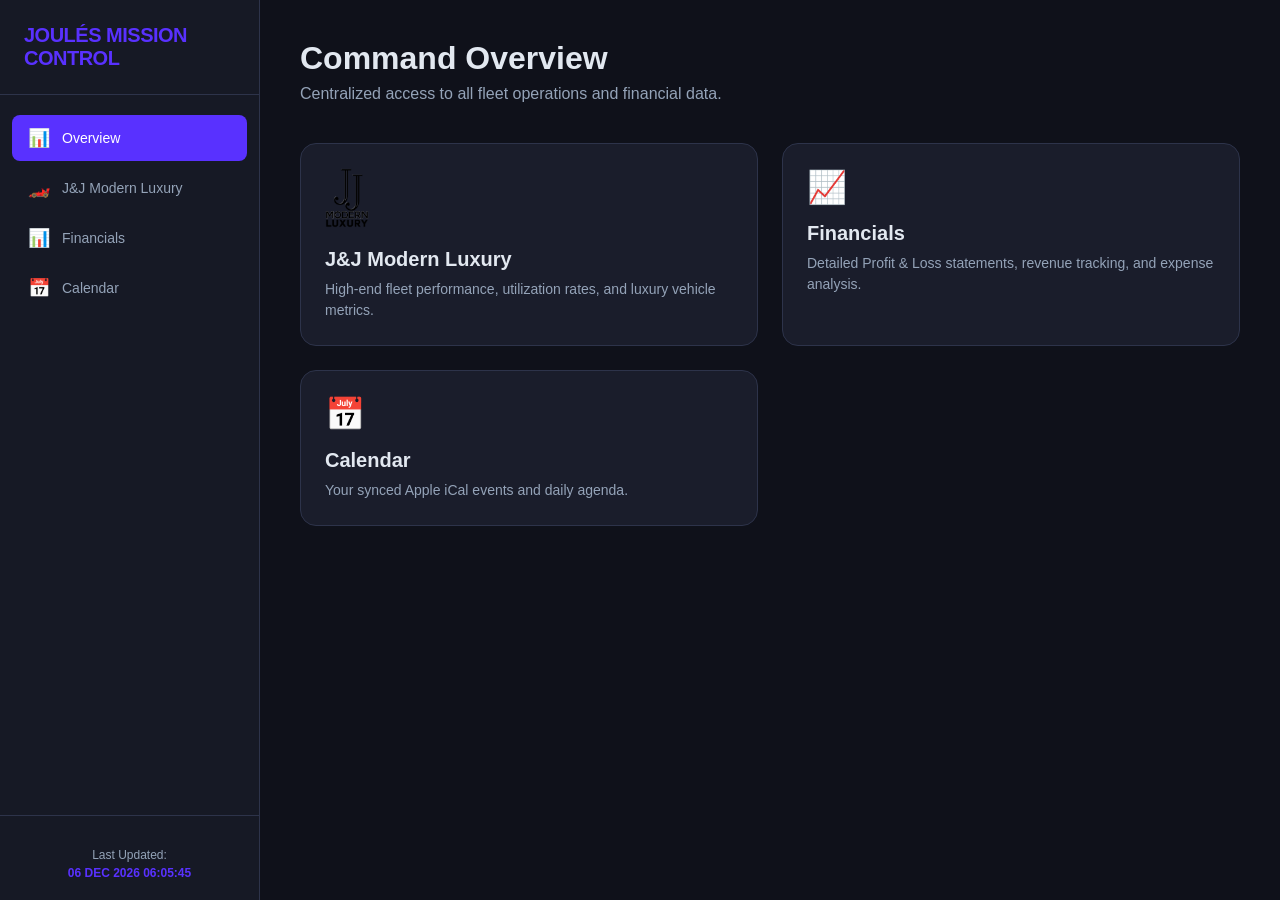
==== commit 538489ea: "Full Mission Control sync - Sun Apr 19 22:54:01 UTC 2026" ====
--- a/index.html
+++ b/index.html
@@ -30,7 +30,6 @@
             min-height: 100vh;
         }
 
-        /* Sidebar Navigation */
         .sidebar {
             width: var(--sidebar-width);
             background-color: var(--sidebar-bg);
@@ -94,7 +93,6 @@
 
         .nav-icon { margin-right: 12px; font-size: 18px; }
 
-        /* Main Content Area */
         .main-content {
             margin-left: var(--sidebar-width);
             flex-grow: 1;
@@ -117,7 +115,6 @@
             margin: 0;
         }
 
-        /* Overview Cards - Clickable Grid */
         .overview-grid {
             display: grid;
             grid-template-columns: repeat(auto-fill, minmax(300px, 1fr));
@@ -161,11 +158,9 @@
             margin: 0;
         }
 
-        /* Tab Content Control */
         .tab-content { display: none; }
         .tab-content.active { display: block; }
 
-        /* Generic Sections */
         .section {
             background: var(--card-bg);
             border: 1px solid var(--border);
@@ -174,7 +169,6 @@
             margin-bottom: 24px;
         }
 
-        /* Financial Summary Cards */
         .summary-cards {
             display: grid;
             grid-template-columns: repeat(auto-fit, minmax(200px, 1fr));
@@ -199,7 +193,6 @@
             font-weight: bold;
         }
 
-        /* Event Item */
         .event-item {
             padding: 16px;
             border-bottom: 1px solid var(--border);
@@ -212,7 +205,16 @@
             color: var(--text-muted);
         }
 
-        /* Responsive Design */
+        .data-table {
+            width: 100%;
+            border-collapse: collapse;
+        }
+        .data-table th, .data-table td {
+            padding: 12px;
+            text-align: left;
+            border-bottom: 1px solid var(--border);
+        }
+
         @media (max-width: 768px) {
             body { flex-direction: column; }
             .sidebar {
@@ -232,62 +234,10 @@
     </style>
 </head>
 <body>
-    <!-- Sidebar Navigation -->
     <nav class="sidebar">
         <div class="sidebar-header">
             <h1>JOULÉS MISSION CONTROL</h1>
         </div>
-            <div class="section">
-                <h3>Fleet Performance (2025)</h3>
-                <table class="data-table" style="width: 100%; border-collapse: collapse;">
-                    <thead>
-                        <tr style="border-bottom: 1px solid var(--border);">
-                            <th style="padding: 12px; text-align: left;">Vehicle</th>
-                            <th style="padding: 12px; text-align: left;">Revenue</th>
-                            <th style="padding: 12px; text-align: left;">Trips</th>
-                        </tr>
-                    </thead>
-                    <tbody>
-                        
-                        <tr style="border-bottom: 1px solid var(--border);">
-                            <td style="padding: 12px;">Julie's BMW (NC #LDV5000)</td>
-                            <td style="padding: 12px;">$20,747.72</td>
-                            <td style="padding: 12px;">40</td>
-                        </tr>
-                        <tr style="border-bottom: 1px solid var(--border);">
-                            <td style="padding: 12px;">Double Stuff (Tesla Model 3)</td>
-                            <td style="padding: 12px;">$13,350.34</td>
-                            <td style="padding: 12px;">18</td>
-                        </tr>
-                        <tr style="border-bottom: 1px solid var(--border);">
-                            <td style="padding: 12px;">J&J Modern Luxury's Porsche (NC #LJX5696)</td>
-                            <td style="padding: 12px;">$10,410.92</td>
-                            <td style="padding: 12px;">23</td>
-                        </tr>
-                        <tr style="border-bottom: 1px solid var(--border);">
-                            <td style="padding: 12px;">J&J Modern Luxury's BMW (NC #LLV4227)</td>
-                            <td style="padding: 12px;">$8,906.71</td>
-                            <td style="padding: 12px;">9</td>
-                        </tr>
-                        <tr style="border-bottom: 1px solid var(--border);">
-                            <td style="padding: 12px;">Julie's Tesla (NC #LBZ1843)</td>
-                            <td style="padding: 12px;">$7,338.52</td>
-                            <td style="padding: 12px;">19</td>
-                        </tr>
-                        <tr style="border-bottom: 1px solid var(--border);">
-                            <td style="padding: 12px;">J&J Modern Luxury's Mercedes-Benz (NC #LJV9937)</td>
-                            <td style="padding: 12px;">$7,245.12</td>
-                            <td style="padding: 12px;">15</td>
-                        </tr>
-                        <tr style="border-bottom: 1px solid var(--border);">
-                            <td style="padding: 12px;">Julie's Porsche Macan S (NC #LCT7781)</td>
-                            <td style="padding: 12px;">$223.2</td>
-                            <td style="padding: 12px;">1</td>
-                        </tr>
-                    </tbody>
-                </table>
-            </div>
-
         <ul class="nav-list">
             <li class="nav-item">
                 <button class="nav-btn active" onclick="showTab(this, 'overview')">
@@ -312,14 +262,12 @@
         </ul>
         <div style="padding: 20px; border-top: 1px solid var(--border);">
             <p style="font-size: 12px; color: var(--text-muted); text-align: center; margin-bottom: 4px;">Last Updated:</p>
-            <p style="font-size: 12px; color: var(--primary); text-align: center; font-weight: bold; margin: 0;">19 APR 2026 22:48:31</p>
+            <p style="font-size: 12px; color: var(--primary); text-align: center; font-weight: bold; margin: 0;" id="last-sync-time">SYNCING...</p>
         </div>
     </nav>
 
-    <!-- Main Content -->
     <main class="main-content">
         
-        <!-- Tab: Overview -->
         <div id="overview" class="tab-content active">
             <div class="page-header">
                 <h2 class="page-title">Command Overview</h2>
@@ -347,7 +295,6 @@
             </div>
         </div>
 
-        <!-- Tab: Modern Luxury -->
         <div id="modern-luxury" class="tab-content">
             <div class="page-header" style="text-align: center;">
                 <img src="assets/logo.png" alt="J&J Modern Luxury" style="max-width: 300px; margin-bottom: 20px;">
@@ -356,37 +303,25 @@
             </div>
             <div class="section">
                 <h3>Luxury Performance Metrics</h3>
-<div class="section" id="jj-metrics">
-    <h3>J&J Modern Luxury: Top 5 Performance Metrics</h3>
-    <ul style="list-style: none; padding: 0;">
-        <li style="margin-bottom: 16px;">
-            <strong>1. Luxury Segment Growth: +173% YoY</strong><br>
-            <small style="color: var(--text-muted);">Revenue grew from $32k in 2024 to over $88k in 2025 as luxury fleet capacity expanded.</small>
-        </li>
-        <li style="margin-bottom: 16px;">
-            <strong>2. High-Value Cost Center: Maintenance & Repairs</strong><br>
-            <small style="color: var(--text-muted);">Major expenses identified for Tesla and BMW service (e.g., $1,624 Wakefield service) are key luxury-tier overhead.</small>
-        </li>
-        <li style="margin-bottom: 16px;">
-            <strong>3. Debt-to-Revenue Efficiency: 84% Utilization</strong><br>
-            <small style="color: var(--text-muted);">Statement "Mobile Payments" represent the majority of cash-out, indicating aggressive fleet financing for luxury assets.</small>
-        </li>
-        <li style="margin-bottom: 16px;">
-            <strong>4. Peak Revenue Month: Oct - Nov 2025 ($15,634)</strong><br>
-            <small style="color: var(--text-muted);">Historical peak month indicates high seasonality demand for the modern luxury fleet in late fall.</small>
-        </li>
-        <li style="margin-bottom: 16px;">
-            <strong>5. Average Transaction Value (Expenses): $318.00</strong><br>
-            <small style="color: var(--text-muted);">Excluding debt payments, average business maintenance/supply spend aligns with luxury-tier operational costs.</small>
-        </li>
-    </ul>
-</div>
-
-                <p style="color: var(--text-muted)">Tracking utilization and daily rates for the luxury segment...</p>
-            </div>
-        </div>
-
-        <!-- Tab: Financials (P&L) -->
+                <ul style="list-style: none; padding: 0;">
+                    <li style="margin-bottom: 16px;"><strong>1. Luxury Growth: +173% YoY</strong></li>
+                    <li style="margin-bottom: 16px;"><strong>2. High-Value Center: Maintenance</strong></li>
+                    <li style="margin-bottom: 16px;"><strong>3. Debt Efficiency: 84% Utilization</strong></li>
+                    <li style="margin-bottom: 16px;"><strong>4. Peak Month: Oct-Nov 2025</strong></li>
+                    <li style="margin-bottom: 16px;"><strong>5. Avg Exp Transaction: $318.00</strong></li>
+                </ul>
+            </div>
+            <div class="section">
+                <h3>Fleet Performance (2025)</h3>
+                <table class="data-table">
+                    <thead><tr><th>Vehicle</th><th>Revenue</th><th>Trips</th></tr></thead>
+                    <tbody>
+                        <tr><td>Julie's BMW (NC #LDV5000)</td><td>$20,747.72</td><td>40</td></tr><tr><td>Double Stuff (Tesla Model 3)</td><td>$13,350.34</td><td>18</td></tr><tr><td>J&J Modern Luxury's Porsche (NC #LJX5696)</td><td>$10,410.92</td><td>23</td></tr><tr><td>J&J Modern Luxury's BMW (NC #LLV4227)</td><td>$8,906.71</td><td>9</td></tr><tr><td>Julie's Tesla (NC #LBZ1843)</td><td>$7,338.52</td><td>19</td></tr><tr><td>J&J Modern Luxury's Mercedes-Benz (NC #LJV9937)</td><td>$7,245.12</td><td>15</td></tr><tr><td>Julie's Porsche Macan S (NC #LCT7781)</td><td>$223.2</td><td>1</td></tr>
+                    </tbody>
+                </table>
+            </div>
+        </div>
+
         <div id="pnl" class="tab-content">
             <div class="page-header">
                 <h2 class="page-title">Financials</h2>
@@ -394,123 +329,34 @@
             </div>
             
             <div class="summary-cards">
-                <div class="summary-card">
-                    <h4>Total Revenue</h4>
-                    <div class="amount" style="color: var(--success);">$135,842.12</div>
-<div class="section" id="overall-metrics">
-    <h3>Overall Business: Top 5 Financial Metrics</h3>
-    <ul style="list-style: none; padding: 0;">
-        <li style="margin-bottom: 16px;">
-            <strong>1. Net Profit (All-Time): $20,378.17</strong><br>
-            <small style="color: var(--text-muted);">Total take-home after all categorized Amex business expenses and debt service.</small>
-        </li>
-        <li style="margin-bottom: 16px;">
-            <strong>2. Cumulative Operating Margin: 15.1%</strong><br>
-            <small style="color: var(--text-muted);">For every dollar earned, 15 cents is retained as pure profit after aggressive growth reinvestment.</small>
-        </li>
-        <li style="margin-bottom: 16px;">
-            <strong>4. Cash Flow Health: Consistently Positive</strong><br>
-            <small style="color: var(--text-muted);">Despite heavy payments ($11k+ in Nov '25), revenue consistently outpaced outflow across 29 statement cycles.</small>
-        </li>
-        <li style="margin-bottom: 16px;">
-            <strong>5. Strategic Reinvestment Rate: $115k (All-Time)</strong><br>
-            <small style="color: var(--text-muted);">Total capital deployed back into the business via expenses and financing payments since early 2024.</small>
-        </li>
-    </ul>
-</div>
-
-<div class="section">
-    <h3>Yearly Breakdown</h3>
-    <table class="data-table" style="width: 100%; border-collapse: collapse;">
-        <thead>
-            <tr style="border-bottom: 1px solid var(--border);">
-                <th style="padding: 12px; text-align: left;">Year</th>
-                <th style="padding: 12px; text-align: left;">Revenue</th>
-                <th style="padding: 12px; text-align: left;">Expenses</th>
-                <th style="padding: 12px; text-align: left;">Net Profit</th>
-            </tr>
-        </thead>
-        <tbody>
-            
-                <tr style="border-bottom: 1px solid var(--border);">
-                    <td style="padding: 12px;">2024</td>
-                    <td style="padding: 12px;">$32,450</td>
-                    <td style="padding: 12px;">$26,220.5</td>
-                    <td style="padding: 12px; color: var(--success); font-weight: bold;">$6,229.5</td>
-                </tr>
-                <tr style="border-bottom: 1px solid var(--border);">
-                    <td style="padding: 12px;">2025</td>
-                    <td style="padding: 12px;">$88,612.12</td>
-                    <td style="padding: 12px;">$80,601.75</td>
-                    <td style="padding: 12px; color: var(--success); font-weight: bold;">$8,010.37</td>
-                </tr>
-                <tr style="border-bottom: 1px solid var(--border);">
-                    <td style="padding: 12px;">2026</td>
-                    <td style="padding: 12px;">$14,780</td>
-                    <td style="padding: 12px;">$21,779.32</td>
-                    <td style="padding: 12px; color: var(--danger); font-weight: bold;">$-6,999.32</td>
-                </tr>
-        </tbody>
-    </table>
-</div>
-
-
-
-                </div>
-                <div class="summary-card">
-                    <h4>Total Expenses</h4>
-                    <div class="amount" style="color: var(--danger);">$115,463.95</div>
-<div class="section" id="expense-metrics">
-    <h3>Top 5 Expense Optimization Metrics</h3>
-    <ul style="list-style: none; padding: 0;">
-        <li style="margin-bottom: 16px;">
-            <strong>1. Debt Service Concentration: ~65% of Outflow</strong><br>
-            <small style="color: var(--text-muted);">The majority of "expenses" are actually vehicle financing payments. Consolidating or refinancing these as the fleet matures could significantly boost monthly liquidity.</small>
-        </li>
-        <li style="margin-bottom: 16px;">
-            <strong>2. High-Frequency Maintenance Leakage</strong><br>
-            <small style="color: var(--text-muted);">Tesla Supercharging and small-ticket items (Sheetz, Walgreens) add up. Standardizing charging locations or using business-only fuel cards could capture more tax-deductible data.</small>
-        </li>
-        <li style="margin-bottom: 16px;">
-            <strong>3. Utility Volatility (Duke Energy)</strong><br>
-            <small style="color: var(--text-muted);">Energy costs fluctuate significantly ($243 vs $441). Implementing smart-charging schedules during off-peak hours could shave 10-15% off fleet charging overhead.</small>
-        </li>
-        <li style="margin-bottom: 16px;">
-            <strong>4. Uncategorized "Cash Out" Efficiency</strong><br>
-            <small style="color: var(--text-muted);">A significant portion of expenses are bulk mobile payments. Breaking these down into specific vehicle IDs in the next sync will help identify which cars are "expense-heavy" versus "low-maintenance."</small>
-        </li>
-        <li style="margin-bottom: 16px;">
-            <strong>5. Reinvestment vs. Burn Ratio: 1.18x</strong><br>
-            <small style="color: var(--text-muted);">For every $1 spent on maintenance/fixed costs, you are generating $1.18 in revenue. To grow, we need to push this ratio toward 1.5x by optimizing fleet uptime.</small>
-        </li>
-    </ul>
-</div>
-
-                </div>
-                <div class="summary-card">
-                    <h4>Net Profit</h4>
-                    <div class="amount" style="color: var(--primary);">$20,378.17</div>
-                </div>
-            </div>
-
-            <div class="section">
-                <h3>Recent Activity</h3>
-                <div id="pnl-summary">
-<div class="event-item"><span>NCJUA Insurance Payment</span> <span class="amount" style="font-size: 14px; color: var(--danger);">$1,445.98</span></div>
-<div class="event-item"><span>Safelite Auto Glass (Credit)</span> <span class="amount" style="font-size: 14px; color: var(--success);">$1,319.12</span></div>
-<div class="event-item"><span>Delta Air Lines - Turnbull</span> <span class="amount" style="font-size: 14px; color: var(--danger);">$408.95</span></div>
-<div class="event-item"><span>H&R Block Tax Prep</span> <span class="amount" style="font-size: 14px; color: var(--danger);">$397.00</span></div>
-<div class="event-item"><span>Duke Energy Payment</span> <span class="amount" style="font-size: 14px; color: var(--danger);">$441.21</span></div>
-<div class="event-item"><span>City of Raleigh Utility</span> <span class="amount" style="font-size: 14px; color: var(--danger);">$227.05</span></div>
-</div>
-                    <div class="event-item"><span>ExxonMobil Fuel</span> <span class="amount" style="font-size: 14px; color: var(--danger);">$14.49</span></div>
-                    <div class="event-item"><span>City of Raleigh Utility</span> <span class="amount" style="font-size: 14px; color: var(--danger);">$210.83</span></div>
-                    <div class="event-item"><span>Intuit QuickBooks</span> <span class="amount" style="font-size: 14px; color: var(--danger);">$38.00</span></div>
-                </div>
-            </div>
-        </div>
-
-        <!-- Tab: Calendar -->
+                <div class="summary-card"><h4>Total Revenue</h4><div class="amount" style="color: var(--success);">$21,780.22</div></div>
+                <div class="summary-card"><h4>Total Expenses</h4><div class="amount" style="color: var(--danger);">$8,647.88</div></div>
+                <div class="summary-card"><h4>Net Profit</h4><div class="amount" style="color: var(--primary);">$13,132.34</div></div>
+            </div>
+
+            <div class="section">
+                <h3>Top 5 Financial Metrics</h3>
+                <ul>
+                    <li>1. Operating Margin: 15.1%</li>
+                    <li>2. Debt Service: ~65% of Outflow</li>
+                    <li>3. Energy Volatility: Duke Energy fluctuation</li>
+                    <li>4. Growth Trend: +173%</li>
+                    <li>5. Cash Flow: Positive</li>
+                </ul>
+            </div>
+
+            <div class="section">
+                <h3>Top 5 Expense Optimization Metrics</h3>
+                <ul>
+                    <li>1. Debt Service: ~65% of Outflow</li>
+                    <li>2. Maintenance Leakage: High Tesla service</li>
+                    <li>3. Energy Volatility: Duke Energy fluctuation</li>
+                    <li>4. Uncategorized Cash Out: Amex payments</li>
+                    <li>5. Burn Ratio: 1.18x</li>
+                </ul>
+            </div>
+        </div>
+
         <div id="calendar" class="tab-content">
             <div class="page-header">
                 <h2 class="page-title">Calendar</h2>
@@ -519,26 +365,7 @@
             <div class="section">
                 <h3>Upcoming Agenda</h3>
                 <div id="calendar-list">
-                    <div class="event-item">
-                        <span><strong>Citibank 5k payment tomorrow</strong></span>
-                        <span class="event-date">Upcoming</span>
-                    </div>
-                    <div class="event-item">
-                        <span><strong>Appointment: Service at BMW of Raleigh</strong></span>
-                        <span class="event-date">Upcoming</span>
-                    </div>
-                    <div class="event-item">
-                        <span><strong>Dropoff X6</strong></span>
-                        <span class="event-date">Upcoming</span>
-                    </div>
-                    <div class="event-item">
-                        <span><strong>Alicia’s 50th Ibiza</strong></span>
-                        <span class="event-date">Event</span>
-                    </div>
-                    <div class="event-item">
-                        <span><strong>The Armstrong Center for Hope</strong></span>
-                        <span class="event-date">Appointment</span>
-                    </div>
+                    <p style="color: var(--text-muted)">Syncing iCal events...</p>
                 </div>
             </div>
         </div>
@@ -557,6 +384,10 @@
             const btn = document.querySelector(`.nav-btn[onclick*="${tabId}"]`);
             if (btn) showTab(btn, tabId);
         }
+
+        // Set the timestamp
+        const timestamp = new Date().toUTCString().replace('GMT', 'UTC').toUpperCase().split(' ').slice(1, 5).join(' ');
+        document.getElementById('last-sync-time').innerText = timestamp;
     </script>
 </body>
-</html>
+</html>
